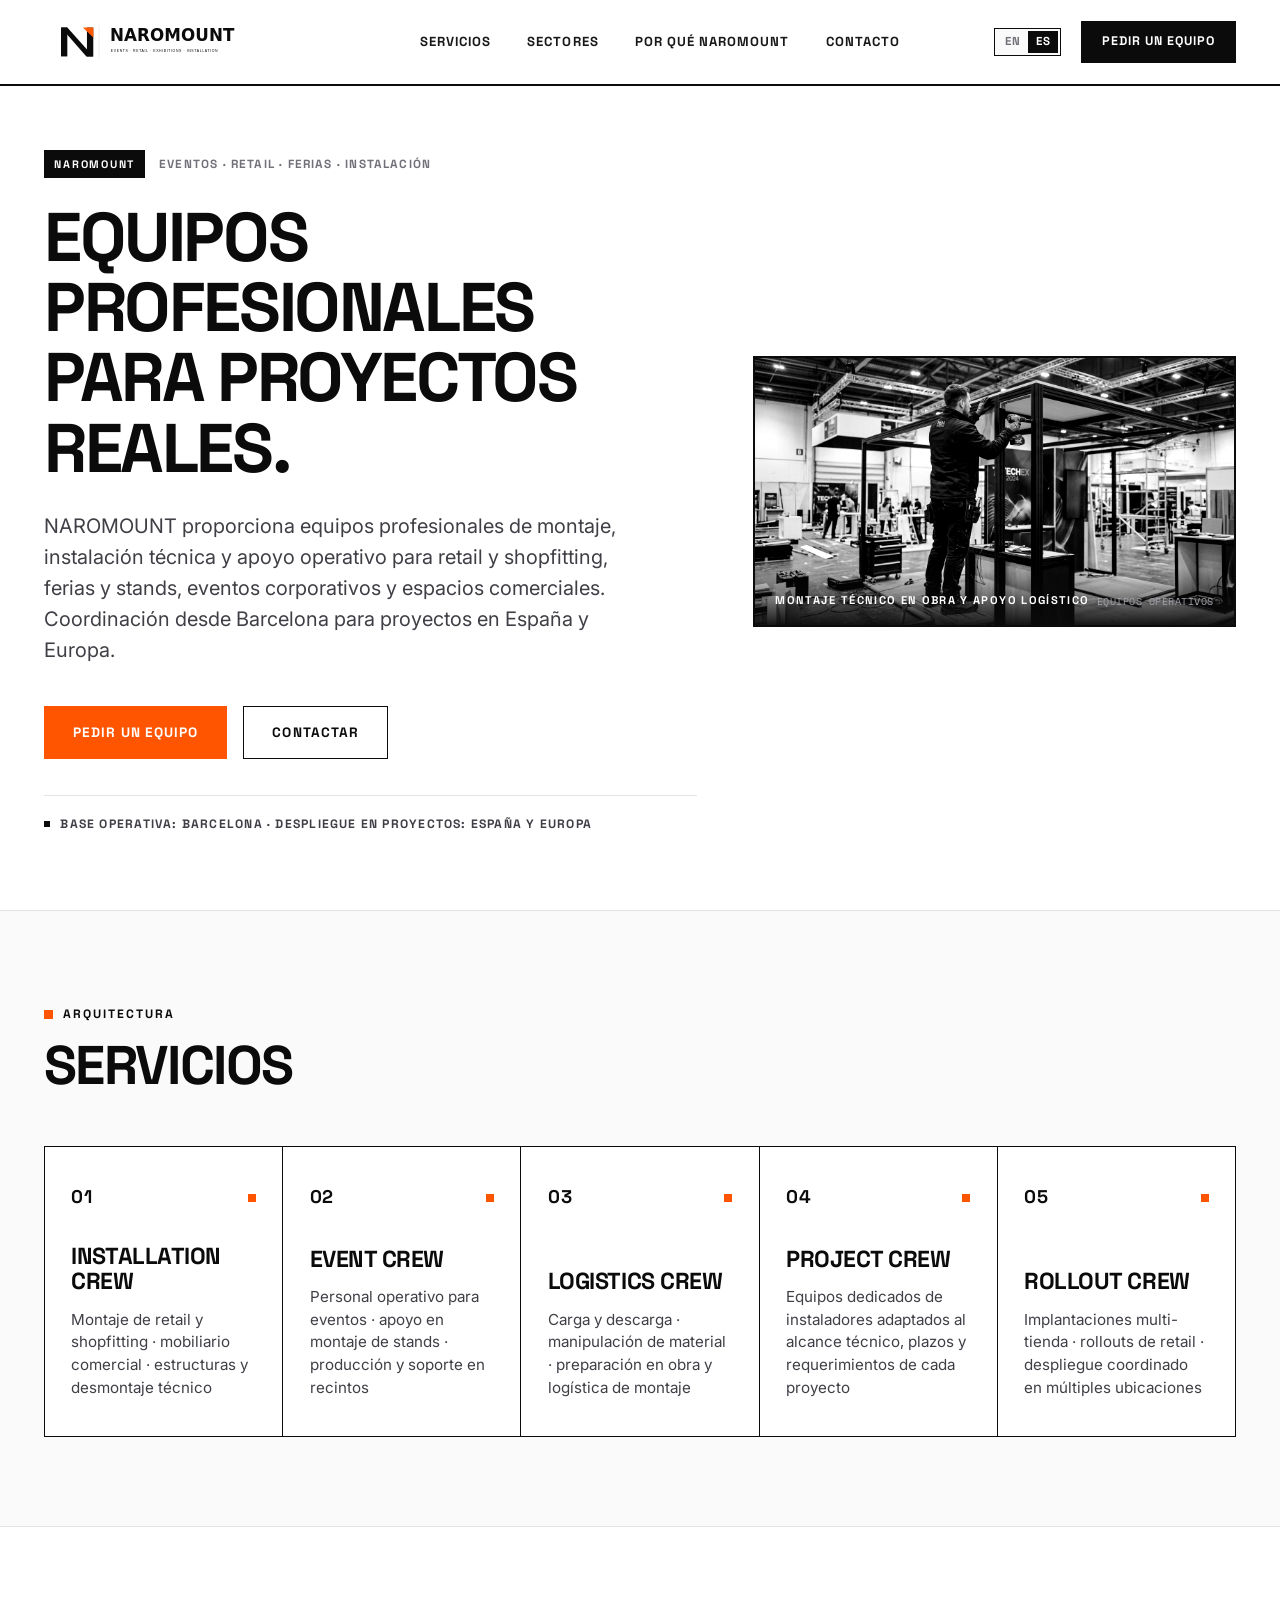
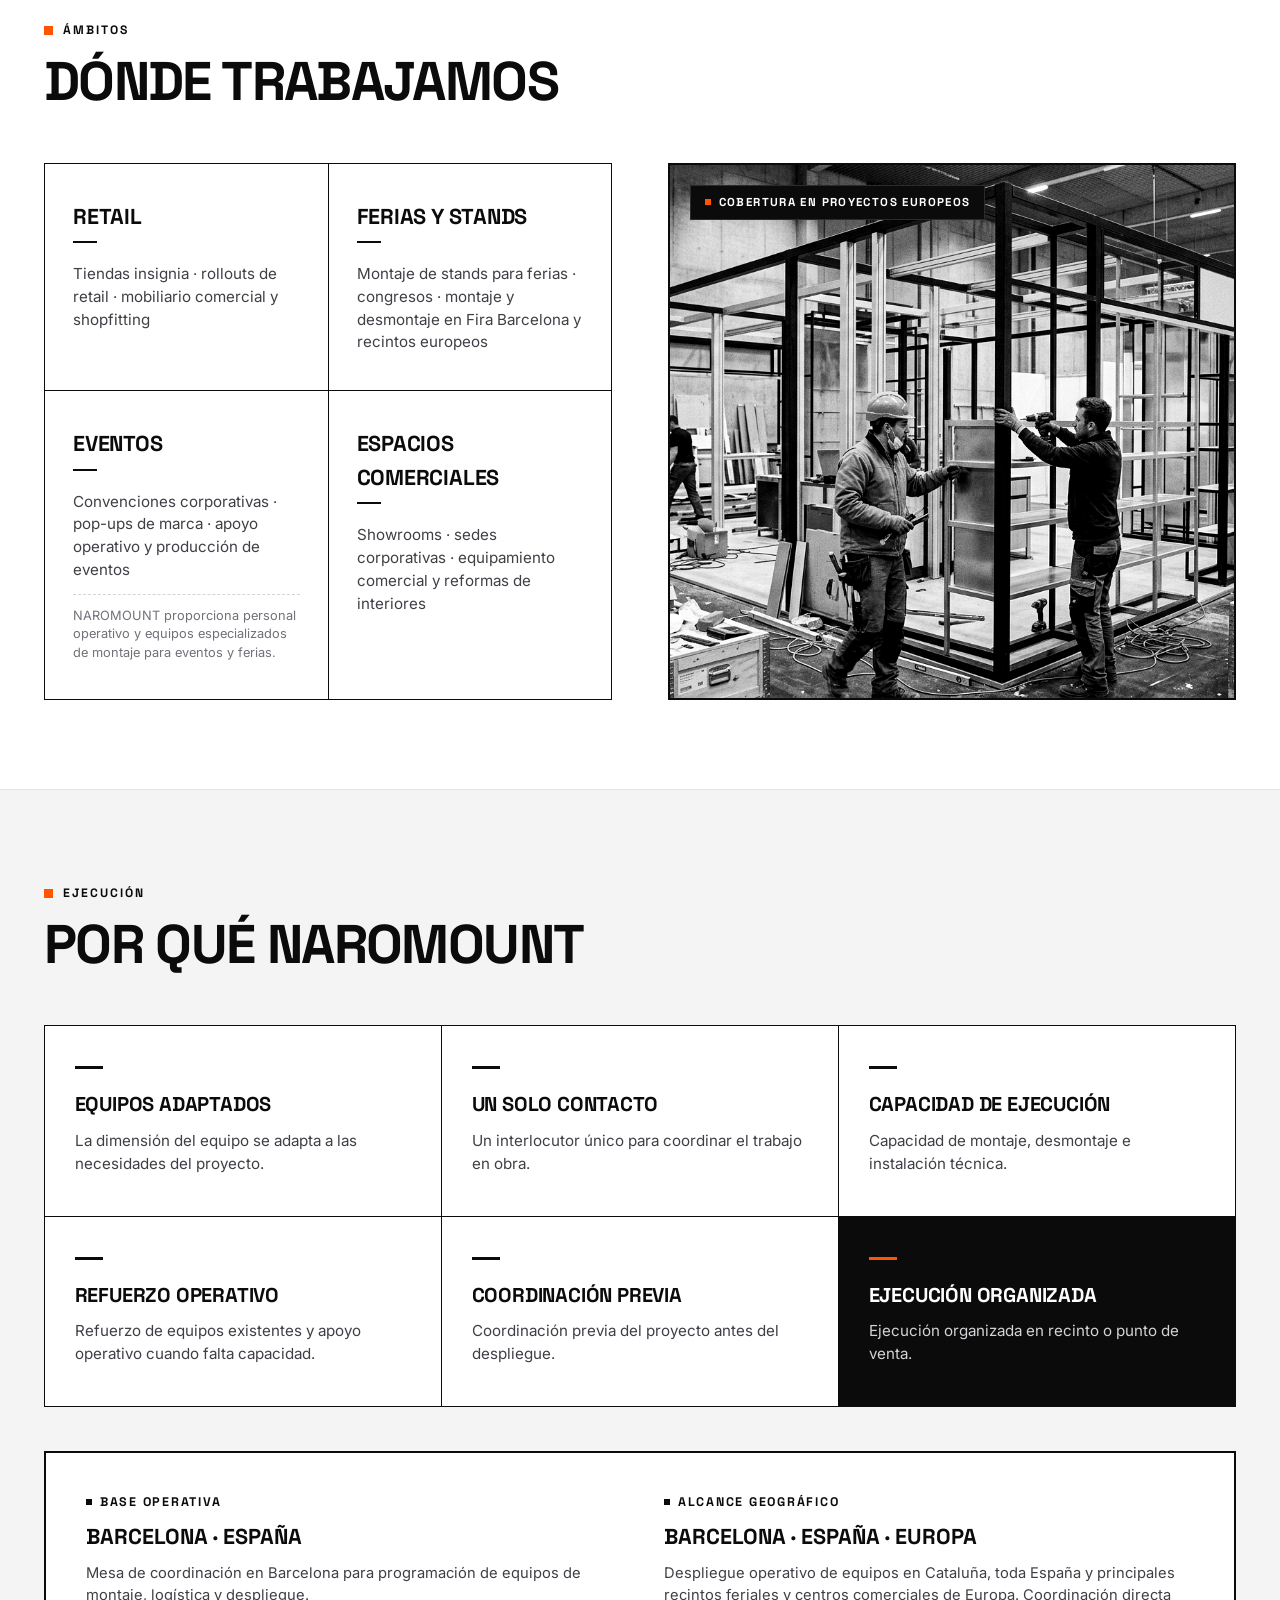
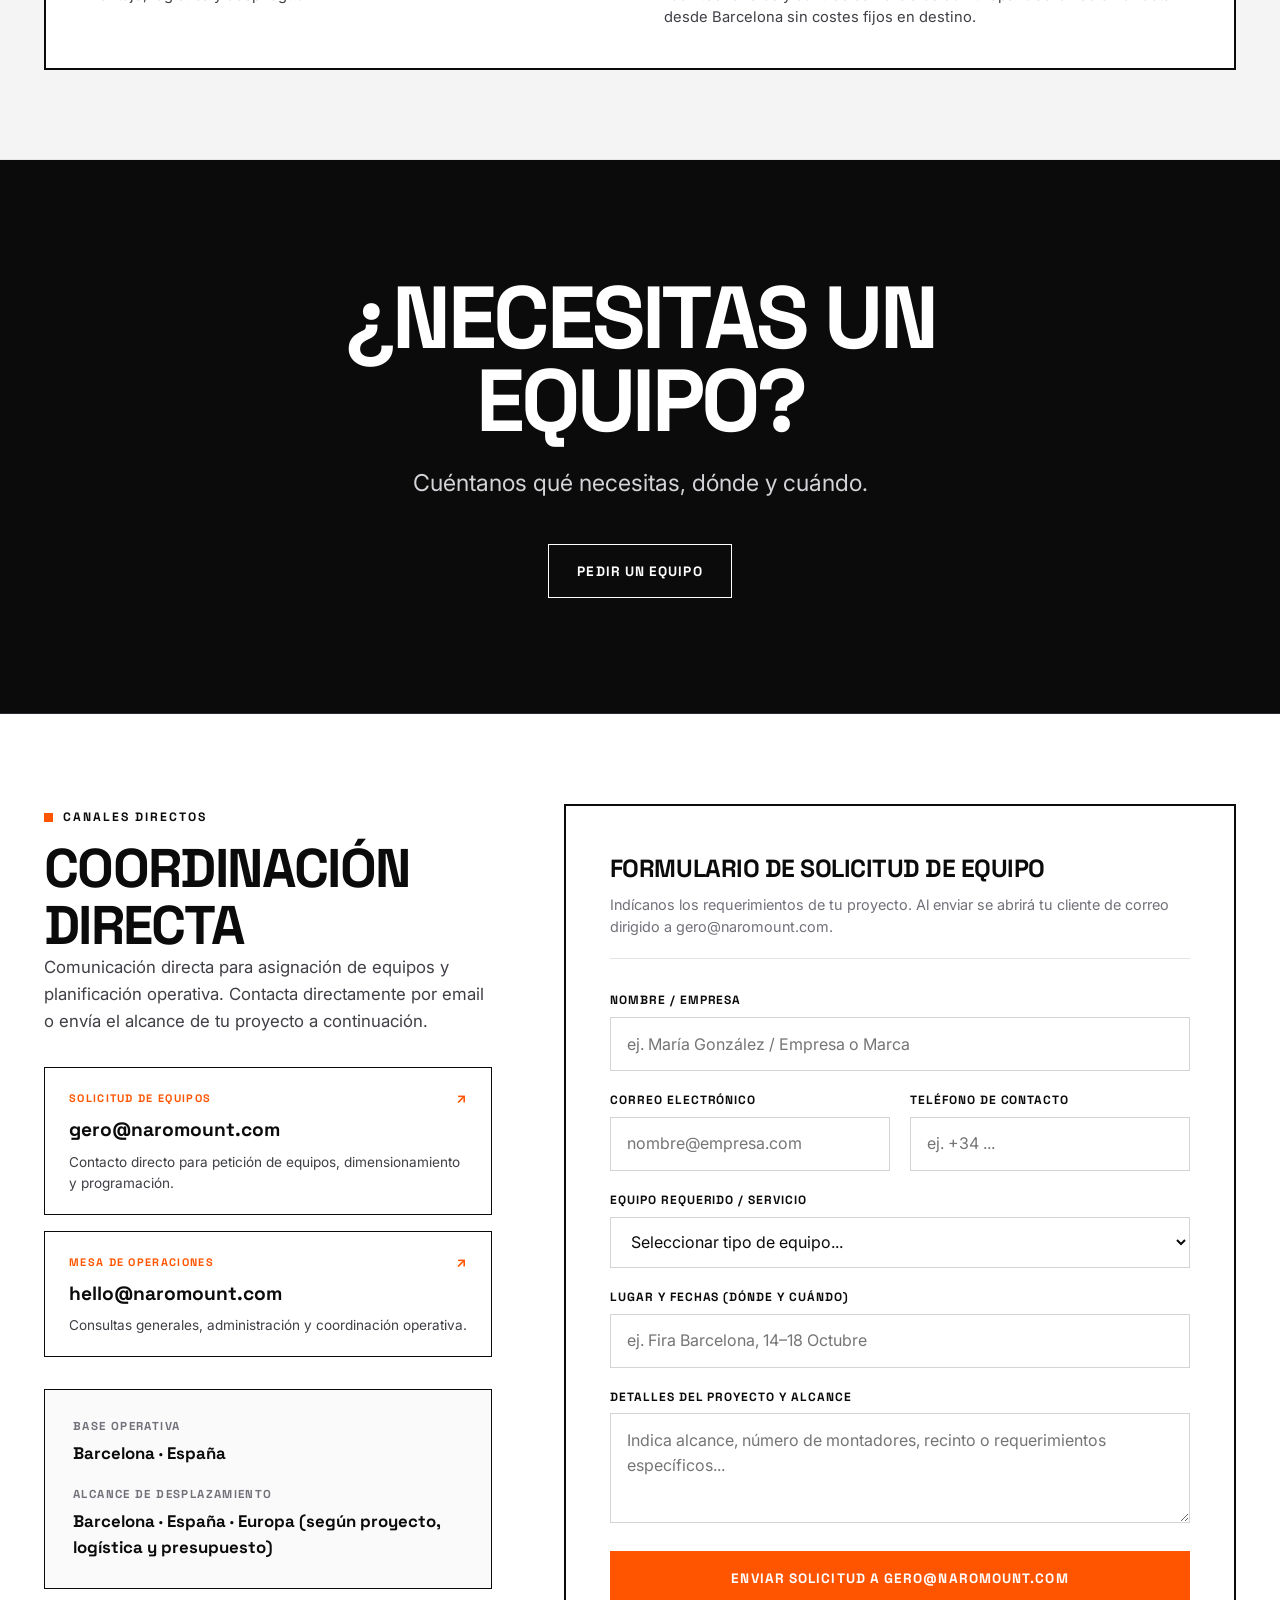
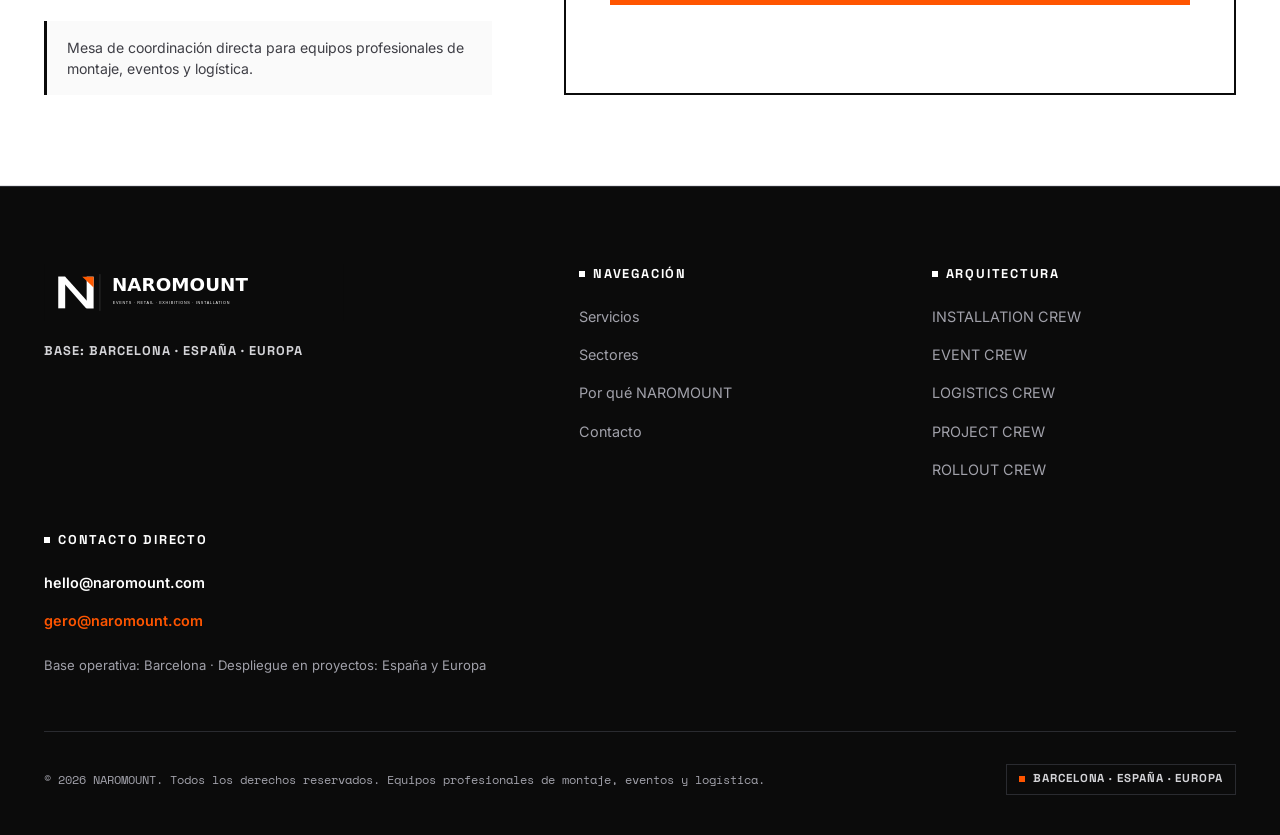
==== es/index.html @ 499cebd6 "feat(seo): add bilingual English and Spanish site architecture" ====
<!DOCTYPE html>
<html lang="es">
<head>
  <meta charset="UTF-8">
  <meta name="viewport" content="width=device-width, initial-scale=1.0">
  <title data-i18n="meta.title">NAROMOUNT — Montaje de Stands, Retail e Instalación Comercial | Barcelona</title>
  
  <!-- SEO & Commercial Search Meta -->
  <meta name="description" content="Equipos profesionales de montaje para retail, shopfitting, stands en ferias, eventos y logística comercial. Base en Barcelona con despliegue en España y Europa.">
  <meta name="theme-color" content="#0B0B0B">

  <!-- Canonical URL & Bilingual Hreflang (Verified Search Console) -->
  <link rel="canonical" href="https://naromount.com/es/">
  <link rel="alternate" hreflang="en" href="https://naromount.com/">
  <link rel="alternate" hreflang="es" href="https://naromount.com/es/">
  <link rel="alternate" hreflang="x-default" href="https://naromount.com/">

  <!-- Open Graph / Social Media Meta -->
  <meta property="og:title" content="NAROMOUNT — Montaje de Stands, Retail e Instalación Comercial | Barcelona">
  <meta property="og:description" content="Equipos profesionales de montaje para retail, shopfitting, stands en ferias, eventos y logística comercial. Base en Barcelona con despliegue en España y Europa.">
  <meta property="og:type" content="website">
  <meta property="og:url" content="https://naromount.com/es/">
  <meta property="og:image" content="https://naromount.com/assets/images/hero-installation.jpg">
  <meta property="og:image:width" content="1376">
  <meta property="og:image:height" content="768">
  <meta property="og:image:alt" content="Especialista de montaje técnico de NAROMOUNT en obra ferial">
  <meta property="og:locale" content="es_ES">
  <meta property="og:locale:alternate" content="en_US">

  <!-- Twitter / X Preview Card -->
  <meta name="twitter:card" content="summary_large_image">
  <meta name="twitter:title" content="NAROMOUNT — Montaje de Stands, Retail e Instalación Comercial | Barcelona">
  <meta name="twitter:description" content="Equipos profesionales de montaje para retail, shopfitting, stands en ferias, eventos y logística comercial. Base en Barcelona con despliegue en España y Europa.">
  <meta name="twitter:image" content="https://naromount.com/assets/images/hero-installation.jpg">

  <!-- Structured Data: Schema.org ProfessionalService (Spanish Verified Parameters) -->
  <script type="application/ld+json">
  {
    "@context": "https://schema.org",
    "@type": "ProfessionalService",
    "@id": "https://naromount.com/es/#business",
    "name": "NAROMOUNT",
    "url": "https://naromount.com/es/",
    "logo": "https://naromount.com/favicon.svg",
    "image": "https://naromount.com/assets/images/hero-installation.jpg",
    "description": "Equipos profesionales de montaje para retail, shopfitting, stands en ferias, eventos y logística comercial con base en Barcelona y despliegue en proyectos por España y Europa.",
    "address": {
      "@type": "PostalAddress",
      "addressLocality": "Barcelona",
      "addressRegion": "Catalonia",
      "addressCountry": "ES"
    },
    "areaServed": [
      {
        "@type": "City",
        "name": "Barcelona"
      },
      {
        "@type": "Country",
        "name": "Spain"
      },
      {
        "@type": "Continent",
        "name": "Europe"
      }
    ],
    "hasOfferCatalog": {
      "@type": "OfferCatalog",
      "name": "Servicios de Montaje e Instalación Técnica",
      "itemListElement": [
        {
          "@type": "Offer",
          "itemOffered": {
            "@type": "Service",
            "name": "Montaje de Retail y Shopfitting",
            "description": "Instalación de tiendas, montaje de mobiliario comercial y rollouts multi-tienda."
          }
        },
        {
          "@type": "Offer",
          "itemOffered": {
            "@type": "Service",
            "name": "Montaje y Desmontaje de Stands de Feria",
            "description": "Montaje técnico, carpintería, estructuras y desmontaje para ferias y congresos."
          }
        },
        {
          "@type": "Offer",
          "itemOffered": {
            "@type": "Service",
            "name": "Personal Operativo para Eventos",
            "description": "Personal auxiliar y soporte técnico de montaje para eventos corporativos y ferias."
          }
        },
        {
          "@type": "Offer",
          "itemOffered": {
            "@type": "Service",
            "name": "Logística Comercial de Montaje",
            "description": "Carga, descarga, manipulación de material y preparación técnica en obra."
          }
        }
      ]
    },
    "contactPoint": [
      {
        "@type": "ContactPoint",
        "email": "gero@naromount.com",
        "contactType": "customer service",
        "availableLanguage": ["Spanish", "English"]
      },
      {
        "@type": "ContactPoint",
        "email": "hello@naromount.com",
        "contactType": "general inquiries",
        "availableLanguage": ["Spanish", "English"]
      }
    ]
  }
  </script>

  <!-- Favicon -->
  <link rel="icon" type="image/svg+xml" href="/favicon.svg">

  <!-- Contemporary Google Fonts: Space Grotesk, Inter & Space Mono -->
  <link rel="preconnect" href="https://fonts.googleapis.com">
  <link rel="preconnect" href="https://fonts.gstatic.com" crossorigin>
  <link href="https://fonts.googleapis.com/css2?family=Inter:wght@400;500;600;700&family=Space+Grotesk:wght@500;600;700;800&family=Space+Mono:wght@400;700&display=swap" rel="stylesheet">

  <!-- Core Stylesheet (Shared) -->
  <link rel="stylesheet" href="/css/style.css">
</head>
<body>

  <!-- Accessible Skip Link -->
  <a href="#main-content" class="skip-link">Saltar al contenido principal</a>

  <!-- ========================================================================
       HEADER & NAVIGATION (NAROMOUNT V1)
       ======================================================================== -->
  <header class="site-header" role="banner">
    <div class="container header-inner">
      
      <!-- Brand Logo (Official V1.1 SVG) -->
      <a href="/es/" class="brand" aria-label="NAROMOUNT — Eventos, Retail, Ferias, Instalación">
        <img 
          src="/assets/brand/naromount-logo-horizontal.svg" 
          alt="NAROMOUNT — Eventos, Retail, Ferias, Instalación" 
          class="brand-logo"
          width="950" 
          height="180"
        >
      </a>

      <!-- Desktop Navigation -->
      <nav class="nav-desktop" aria-label="Navegación principal">
        <a href="#services" class="nav-link" data-i18n="nav.services">Servicios</a>
        <a href="#sectors" class="nav-link" data-i18n="nav.sectors">Sectores</a>
        <a href="#why-naromount" class="nav-link" data-i18n="nav.why">Por qué NAROMOUNT</a>
        <a href="#contact" class="nav-link" data-i18n="nav.contact">Contacto</a>
      </nav>

      <!-- Actions: Language Selector & Primary CTA -->
      <div class="header-actions">
        <!-- Language Switcher: ES / EN -->
        <div class="lang-selector" role="group" aria-label="Selección de idioma">
          <a href="/" class="lang-btn" data-lang="en" aria-label="Switch to English">EN</a>
          <span class="lang-btn active" data-lang="es" aria-current="page">ES</span>
        </div>

        <!-- Header CTA (Real Mailto Booking) -->
        <a href="mailto:gero@naromount.com?subject=Solicitud%20de%20Equipo%20%E2%80%94%20NAROMOUNT" class="btn btn-primary btn-sm header-cta-btn" data-i18n="nav.request">Pedir un Equipo</a>

        <!-- Mobile Menu Toggle Button -->
        <button type="button" class="mobile-menu-toggle" aria-label="Abrir menú de navegación" aria-expanded="false" aria-controls="mobile-nav">
          <span></span>
          <span></span>
          <span></span>
        </button>
      </div>

    </div>

    <!-- Mobile Navigation Drawer -->
    <div id="mobile-nav" class="mobile-nav-drawer" role="dialog" aria-modal="true" aria-label="Navegación móvil">
      <ul class="mobile-nav-list">
        <li><a href="#services" data-i18n="nav.services">Servicios</a></li>
        <li><a href="#sectors" data-i18n="nav.sectors">Sectores</a></li>
        <li><a href="#why-naromount" data-i18n="nav.why">Por qué NAROMOUNT</a></li>
        <li><a href="#contact" data-i18n="nav.contact">Contacto</a></li>
      </ul>
      <div class="mobile-nav-cta">
        <a href="mailto:gero@naromount.com?subject=Solicitud%20de%20Equipo%20%E2%80%94%20NAROMOUNT" class="btn btn-accent" style="width: 100%;" data-i18n="nav.request">Pedir un Equipo</a>
      </div>
    </div>
  </header>

  <!-- ========================================================================
       MAIN CONTENT
       ======================================================================== -->
  <main id="main-content">

    <!-- HERO SECTION -->
    <section class="hero-section" id="hero" aria-labelledby="hero-title">
      <div class="container">
        <div class="hero-grid">
          
          <!-- Hero Text Content -->
          <div class="hero-content">
            <div class="hero-meta-bar">
              <span class="hero-badge-tag">NAROMOUNT</span>
              <span data-i18n="hero.descriptor">EVENTOS · RETAIL · FERIAS · INSTALACIÓN</span>
            </div>

            <h1 id="hero-title" class="hero-title" data-i18n="hero.title">
              Equipos profesionales<br>para proyectos reales.
            </h1>

            <p class="hero-subtitle" data-i18n="hero.subtitle">
              NAROMOUNT proporciona equipos profesionales de montaje, instalación técnica y apoyo operativo para retail y shopfitting, ferias y stands, eventos corporativos y espacios comerciales. Coordinación desde Barcelona para proyectos en España y Europa.
            </p>

            <div class="hero-cta-group">
              <a href="mailto:gero@naromount.com?subject=Solicitud%20de%20Equipo%20%E2%80%94%20NAROMOUNT" class="btn btn-accent" data-i18n="hero.ctaPrimary">Pedir un Equipo</a>
              <a href="#contact" class="btn btn-secondary" data-i18n="hero.ctaSecondary">Contactar</a>
            </div>

            <div class="hero-base-note">
              <span class="dot" aria-hidden="true"></span>
              <span data-i18n="hero.base">Base operativa: Barcelona · Despliegue en proyectos: España y Europa</span>
            </div>
          </div>

          <!-- Hero Photography (Visual Editorial Asset) -->
          <div class="hero-media-wrapper">
            <img 
              src="/assets/images/hero-installation.jpg" 
              alt="Especialista de montaje técnico trabajando en estructura arquitectónica ferial" 
              class="hero-image"
              width="1376"
              height="768"
              fetchpriority="high"
            >
            <div class="hero-media-caption">
              <span class="hero-caption-spec" data-i18n="hero.mediaSpec">Montaje técnico en obra y apoyo logístico</span>
              <span class="hero-caption-tag" data-i18n="hero.mediaTag">EQUIPOS OPERATIVOS</span>
            </div>
          </div>

        </div>
      </div>
    </section>

    <!-- SERVICES SECTION (Definitive 5 Crews Architecture) -->
    <section class="services-section" id="services" aria-labelledby="services-title">
      <div class="container">
        
        <div class="section-header">
          <span class="section-label" data-i18n="services.label">Arquitectura</span>
          <h2 id="services-title" class="section-title" data-i18n="services.title">Servicios</h2>
        </div>

        <div class="services-grid">
          
          <!-- 01 INSTALLATION CREW -->
          <div class="service-card">
            <div class="service-card-top">
              <span class="service-index">01</span>
              <span class="service-mark" aria-hidden="true"></span>
            </div>
            <div class="service-card-content">
              <h3 class="service-title" data-i18n="services.s1.title">INSTALLATION CREW</h3>
              <p class="service-desc" data-i18n="services.s1.desc">Montaje de retail y shopfitting · mobiliario comercial · estructuras y desmontaje técnico</p>
            </div>
          </div>

          <!-- 02 EVENT CREW -->
          <div class="service-card">
            <div class="service-card-top">
              <span class="service-index">02</span>
              <span class="service-mark" aria-hidden="true"></span>
            </div>
            <div class="service-card-content">
              <h3 class="service-title" data-i18n="services.s2.title">EVENT CREW</h3>
              <p class="service-desc" data-i18n="services.s2.desc">Personal operativo para eventos · apoyo en montaje de stands · producción y soporte en recintos</p>
            </div>
          </div>

          <!-- 03 LOGISTICS CREW -->
          <div class="service-card">
            <div class="service-card-top">
              <span class="service-index">03</span>
              <span class="service-mark" aria-hidden="true"></span>
            </div>
            <div class="service-card-content">
              <h3 class="service-title" data-i18n="services.s3.title">LOGISTICS CREW</h3>
              <p class="service-desc" data-i18n="services.s3.desc">Carga y descarga · manipulación de material · preparación en obra y logística de montaje</p>
            </div>
          </div>

          <!-- 04 PROJECT CREW -->
          <div class="service-card">
            <div class="service-card-top">
              <span class="service-index">04</span>
              <span class="service-mark" aria-hidden="true"></span>
            </div>
            <div class="service-card-content">
              <h3 class="service-title" data-i18n="services.s4.title">PROJECT CREW</h3>
              <p class="service-desc" data-i18n="services.s4.desc">Equipos dedicados de instaladores adaptados al alcance técnico, plazos y requerimientos de cada proyecto</p>
            </div>
          </div>

          <!-- 05 ROLLOUT CREW -->
          <div class="service-card">
            <div class="service-card-top">
              <span class="service-index">05</span>
              <span class="service-mark" aria-hidden="true"></span>
            </div>
            <div class="service-card-content">
              <h3 class="service-title" data-i18n="services.s5.title">ROLLOUT CREW</h3>
              <p class="service-desc" data-i18n="services.s5.desc">Implantaciones multi-tienda · rollouts de retail · despliegue coordinado en múltiples ubicaciones</p>
            </div>
          </div>

        </div>

      </div>
    </section>

    <!-- SECTORS SECTION (WHERE WE WORK) -->
    <section class="sectors-section" id="sectors" aria-labelledby="sectors-title">
      <div class="container">
        
        <div class="section-header">
          <span class="section-label" data-i18n="sectors.label">Ámbitos</span>
          <h2 id="sectors-title" class="section-title" data-i18n="sectors.title">Dónde Trabajamos</h2>
        </div>

        <div class="sectors-layout">
          
          <!-- 4 Modular Sectors Blocks -->
          <div class="sectors-grid">
            
            <div class="sector-block">
              <h3 class="sector-name" data-i18n="sectors.retail.title">Retail</h3>
              <p class="sector-detail" data-i18n="sectors.retail.desc">Tiendas insignia · rollouts de retail · mobiliario comercial y shopfitting</p>
            </div>

            <div class="sector-block">
              <h3 class="sector-name" data-i18n="sectors.exhibitions.title">Ferias y Stands</h3>
              <p class="sector-detail" data-i18n="sectors.exhibitions.desc">Montaje de stands para ferias · congresos · montaje y desmontaje en Fira Barcelona y recintos europeos</p>
            </div>

            <div class="sector-block">
              <h3 class="sector-name" data-i18n="sectors.events.title">Eventos</h3>
              <p class="sector-detail" data-i18n="sectors.events.desc">Convenciones corporativas · pop-ups de marca · apoyo operativo y producción de eventos</p>
              <p class="sector-clarification" data-i18n="sectors.events.note">NAROMOUNT proporciona personal operativo y equipos especializados de montaje para eventos y ferias.</p>
            </div>

            <div class="sector-block">
              <h3 class="sector-name" data-i18n="sectors.spaces.title">Espacios Comerciales</h3>
              <p class="sector-detail" data-i18n="sectors.spaces.desc">Showrooms · sedes corporativas · equipamiento comercial y reformas de interiores</p>
            </div>

          </div>

          <!-- Editorial Photography Accent -->
          <div class="sectors-media-feature">
            <img 
              src="/assets/images/sectors-retail.jpg" 
              alt="Montaje de carpintería y mobiliario comercial en curso" 
              class="sectors-image"
              width="800"
              height="600"
              loading="lazy"
            >
            <div class="sectors-overlay-badge" data-i18n="sectors.badge">Cobertura en Proyectos Europeos</div>
          </div>

        </div>

      </div>
    </section>

    <!-- WHY NAROMOUNT SECTION (Concrete Operational Pillars) -->
    <section class="why-section" id="why-naromount" aria-labelledby="why-title">
      <div class="container">
        
        <div class="section-header">
          <span class="section-label" data-i18n="why.label">Ejecución</span>
          <h2 id="why-title" class="section-title" data-i18n="why.title">Por qué NAROMOUNT</h2>
        </div>

        <div class="why-grid">
          
          <!-- Pillar 1 -->
          <div class="why-card">
            <div class="why-card-bar" aria-hidden="true"></div>
            <h3 class="why-title" data-i18n="why.card1.title">Equipos Adaptados</h3>
            <p class="why-desc" data-i18n="why.card1.desc">La dimensión del equipo se adapta a las necesidades del proyecto.</p>
          </div>

          <!-- Pillar 2 -->
          <div class="why-card">
            <div class="why-card-bar" aria-hidden="true"></div>
            <h3 class="why-title" data-i18n="why.card2.title">Un Solo Contacto</h3>
            <p class="why-desc" data-i18n="why.card2.desc">Un interlocutor único para coordinar el trabajo en obra.</p>
          </div>

          <!-- Pillar 3 -->
          <div class="why-card">
            <div class="why-card-bar" aria-hidden="true"></div>
            <h3 class="why-title" data-i18n="why.card3.title">Capacidad de Ejecución</h3>
            <p class="why-desc" data-i18n="why.card3.desc">Capacidad de montaje, desmontaje e instalación técnica.</p>
          </div>

          <!-- Pillar 4 -->
          <div class="why-card">
            <div class="why-card-bar" aria-hidden="true"></div>
            <h3 class="why-title" data-i18n="why.card4.title">Refuerzo Operativo</h3>
            <p class="why-desc" data-i18n="why.card4.desc">Refuerzo de equipos existentes y apoyo operativo cuando falta capacidad.</p>
          </div>

          <!-- Pillar 5 -->
          <div class="why-card">
            <div class="why-card-bar" aria-hidden="true"></div>
            <h3 class="why-title" data-i18n="why.card5.title">Coordinación Previa</h3>
            <p class="why-desc" data-i18n="why.card5.desc">Coordinación previa del proyecto antes del despliegue.</p>
          </div>

          <!-- Pillar 6 -->
          <div class="why-card highlight">
            <div class="why-card-bar" aria-hidden="true"></div>
            <h3 class="why-title" data-i18n="why.card6.title">Ejecución Organizada</h3>
            <p class="why-desc" data-i18n="why.card6.desc">Ejecución organizada en recinto o punto de venta.</p>
          </div>

        </div>

        <!-- Geographic Scope Callout Box (Base vs. Reach) -->
        <div class="scope-callout-box">
          <div>
            <span class="scope-item-title" data-i18n="why.scope.baseTitle">Base Operativa</span>
            <div class="scope-item-headline" data-i18n="why.scope.baseText">Barcelona · España</div>
            <p class="scope-item-desc" data-i18n="why.scope.baseDesc">Mesa de coordinación en Barcelona para programación de equipos de montaje, logística y despliegue.</p>
          </div>
          <div>
            <span class="scope-item-title" data-i18n="why.scope.reachTitle">Alcance Geográfico</span>
            <div class="scope-item-headline" data-i18n="why.scope.reachText">Barcelona · España · Europa</div>
            <p class="scope-item-desc" data-i18n="why.scope.reachDesc">Despliegue operativo de equipos en Cataluña, toda España y principales recintos feriales y centros comerciales de Europa. Coordinación directa desde Barcelona sin costes fijos en destino.</p>
          </div>
        </div>

      </div>
    </section>

    <!-- FINAL HIGH-IMPACT CTA SECTION -->
    <section class="final-cta-section" id="final-cta" aria-labelledby="cta-headline">
      <div class="container">
        <div class="final-cta-content">
          <h2 id="cta-headline" class="final-cta-headline" data-i18n="final.title">¿Necesitas un equipo?</h2>
          <p class="final-cta-subtext" data-i18n="final.subtitle">Cuéntanos qué necesitas, dónde y cuándo.</p>
          <div class="final-cta-actions">
            <a href="mailto:gero@naromount.com?subject=Solicitud%20de%20Equipo%20%E2%80%94%20NAROMOUNT" class="btn btn-secondary-light" data-i18n="final.cta">Pedir un Equipo</a>
          </div>
        </div>
      </div>
    </section>

    <!-- CONTACT SECTION (Real Channels & Mailto-Assisted Form) -->
    <section class="contact-section" id="contact" aria-labelledby="contact-title">
      <div class="container">
        
        <div class="contact-grid">
          
          <!-- Left: Direct Channels & Operational Parameters -->
          <div class="contact-info-panel">
            <div>
              <span class="section-label" data-i18n="contact.label">Canales Directos</span>
              <h2 id="contact-title" class="section-title" data-i18n="contact.title">Coordinación Directa</h2>
              <p class="contact-intro-text" data-i18n="contact.intro">
                Comunicación directa para asignación de equipos y planificación operativa. Contacta directamente por email o envía el alcance de tu proyecto a continuación.
              </p>

              <!-- Real Direct Email Action Cards -->
              <div class="contact-direct-channels">
                <a href="mailto:gero@naromount.com?subject=Solicitud%20de%20Equipo%20%E2%80%94%20NAROMOUNT" class="contact-channel-card">
                  <div class="contact-channel-header">
                    <span class="contact-channel-badge" data-i18n="contact.cardBookingBadge">Solicitud de Equipos</span>
                    <span style="font-size: 0.85rem; font-weight: 700; color: var(--color-accent);" aria-hidden="true">↗</span>
                  </div>
                  <span class="contact-channel-email">gero@naromount.com</span>
                  <p class="contact-channel-desc" data-i18n="contact.cardBookingDesc">Contacto directo para petición de equipos, dimensionamiento y programación.</p>
                </a>

                <a href="mailto:hello@naromount.com?subject=Consulta%20Operativa%20%E2%80%94%20NAROMOUNT" class="contact-channel-card">
                  <div class="contact-channel-header">
                    <span class="contact-channel-badge" data-i18n="contact.cardGeneralBadge">Mesa de Operaciones</span>
                    <span style="font-size: 0.85rem; font-weight: 700; color: var(--color-accent);" aria-hidden="true">↗</span>
                  </div>
                  <span class="contact-channel-email">hello@naromount.com</span>
                  <p class="contact-channel-desc" data-i18n="contact.cardGeneralDesc">Consultas generales, administración y coordinación operativa.</p>
                </a>
              </div>

              <!-- Operational Parameters -->
              <div class="operational-specs-box">
                <div class="spec-line">
                  <span class="spec-label" data-i18n="contact.specBaseLabel">Base Operativa</span>
                  <span class="spec-value" data-i18n="contact.specBaseVal">Barcelona · España</span>
                </div>
                <div class="spec-line">
                  <span class="spec-label" data-i18n="contact.specScopeLabel">Alcance de Desplazamiento</span>
                  <span class="spec-value" data-i18n="contact.specScopeVal">Barcelona · España · Europa (según proyecto, logística y presupuesto)</span>
                </div>
              </div>
            </div>

            <div class="contact-notice-box" data-i18n="contact.notice">
              Mesa de coordinación directa para equipos profesionales de montaje, eventos y logística.
            </div>
          </div>

          <!-- Right: Mailto-Assisted Project Request Form -->
          <div class="request-form-card">
            <div class="form-header">
              <h3 class="form-title" data-i18n="form.title">Formulario de Solicitud de Equipo</h3>
              <p class="form-subtext" data-i18n="form.subtext">Indícanos los requerimientos de tu proyecto. Al enviar se abrirá tu cliente de correo dirigido a gero@naromount.com.</p>
            </div>

            <form id="teamRequestForm" novalidate>
              <div class="form-grid">
                
                <div class="form-group">
                  <label for="req-name" class="form-label" data-i18n="form.name">Nombre / Empresa</label>
                  <input type="text" id="req-name" name="name" class="form-input" placeholder="ej. María González / Empresa o Marca" data-i18n-placeholder="form.namePlaceholder" required>
                </div>

                <div class="form-grid-2col">
                  <div class="form-group">
                    <label for="req-email" class="form-label" data-i18n="form.email">Correo Electrónico</label>
                    <input type="email" id="req-email" name="email" class="form-input" placeholder="nombre@empresa.com" data-i18n-placeholder="form.emailPlaceholder" required>
                  </div>
                  <div class="form-group">
                    <label for="req-phone" class="form-label" data-i18n="form.phone">Teléfono de Contacto</label>
                    <input type="tel" id="req-phone" name="phone" class="form-input" placeholder="ej. +34 ..." data-i18n-placeholder="form.phonePlaceholder">
                  </div>
                </div>

                <div class="form-group">
                  <label for="req-service" class="form-label" data-i18n="form.service">Equipo Requerido / Servicio</label>
                  <select id="req-service" name="service" class="form-select" required>
                    <option value="" disabled selected data-i18n="form.optSelect">Seleccionar tipo de equipo...</option>
                    <option value="INSTALLATION CREW" data-i18n="form.optS1">INSTALLATION CREW — Montaje · desmontaje · instalación técnica</option>
                    <option value="EVENT CREW" data-i18n="form.optS2">EVENT CREW — Personal operativo · producción · apoyo</option>
                    <option value="LOGISTICS CREW" data-i18n="form.optS3">LOGISTICS CREW — Carga · descarga · preparación · movimiento</option>
                    <option value="PROJECT CREW" data-i18n="form.optS4">PROJECT CREW — Equipos adaptados a cada proyecto</option>
                    <option value="ROLLOUT CREW" data-i18n="form.optS5">ROLLOUT CREW — Implantación en múltiples localizaciones</option>
                    <option value="OTHER" data-i18n="form.optOther">Otra necesidad operativa (describir abajo en el alcance)</option>
                  </select>
                </div>

                <div class="form-group">
                  <label for="req-location" class="form-label" data-i18n="form.location">Lugar y Fechas (Dónde y Cuándo)</label>
                  <input type="text" id="req-location" name="location" class="form-input" placeholder="ej. Fira Barcelona, 14–18 Octubre" data-i18n-placeholder="form.locationPlaceholder" required>
                </div>

                <div class="form-group">
                  <label for="req-message" class="form-label" data-i18n="form.message">Detalles del Proyecto y Alcance</label>
                  <textarea id="req-message" name="message" class="form-textarea" placeholder="Indica alcance, número de montadores, recinto o requerimientos específicos..." data-i18n-placeholder="form.messagePlaceholder"></textarea>
                </div>

                <button type="submit" class="btn btn-accent" style="width: 100%; margin-top: 0.5rem;" data-i18n="form.submit">
                  Enviar Solicitud a gero@naromount.com
                </button>

              </div>

              <!-- Feedback / Email Client Notice Container -->
              <div id="formFeedback" class="form-feedback" role="alert"></div>
            </form>
          </div>

        </div>

      </div>
    </section>

  </main>

  <!-- ========================================================================
       FOOTER (NAROMOUNT V1)
       ======================================================================== -->
  <footer class="site-footer" role="contentinfo">
    <div class="container">
      
      <div class="footer-top">
        
        <!-- Brand Information -->
        <div class="footer-brand">
          <img 
            src="/assets/brand/naromount-logo-horizontal-dark.svg" 
            alt="NAROMOUNT — Eventos, Retail, Ferias, Instalación" 
            class="footer-brand-logo"
            width="950" 
            height="180"
            loading="lazy"
          >
          <div class="footer-base-box">
            <span data-i18n="footer.base">Base: Barcelona · España · Europa</span>
          </div>
        </div>

        <!-- Navigation Links -->
        <div>
          <h4 class="footer-column-title" data-i18n="footer.colNav">Navegación</h4>
          <ul class="footer-links">
            <li><a href="#services" data-i18n="nav.services">Servicios</a></li>
            <li><a href="#sectors" data-i18n="nav.sectors">Sectores</a></li>
            <li><a href="#why-naromount" data-i18n="nav.why">Por qué NAROMOUNT</a></li>
            <li><a href="#contact" data-i18n="nav.contact">Contacto</a></li>
          </ul>
        </div>

        <!-- Architecture Links -->
        <div>
          <h4 class="footer-column-title" data-i18n="footer.colArch">Arquitectura</h4>
          <ul class="footer-links">
            <li><a href="#services">INSTALLATION CREW</a></li>
            <li><a href="#services">EVENT CREW</a></li>
            <li><a href="#services">LOGISTICS CREW</a></li>
            <li><a href="#services">PROJECT CREW</a></li>
            <li><a href="#services">ROLLOUT CREW</a></li>
          </ul>
        </div>

        <!-- Direct Contact Column -->
        <div>
          <h4 class="footer-column-title" data-i18n="footer.colContact">Contacto Directo</h4>
          <ul class="footer-links">
            <li><a href="mailto:hello@naromount.com" style="color: var(--color-white); font-weight: 600;">hello@naromount.com</a></li>
            <li><a href="mailto:gero@naromount.com" style="color: var(--color-accent); font-weight: 600;">gero@naromount.com</a></li>
            <li style="margin-top: 0.5rem; font-size: 0.82rem; color: var(--color-grey-400);" data-i18n="hero.base">Base operativa: Barcelona · Despliegue en proyectos: España y Europa</li>
          </ul>
        </div>

      </div>

      <!-- Footer Bottom -->
      <div class="footer-bottom">
        <div class="footer-copyright">
          &copy; 2026 NAROMOUNT. <span data-i18n="footer.rights">Todos los derechos reservados. Equipos profesionales de montaje, eventos y logística.</span>
        </div>
        <div class="footer-status-pill">
          <span class="pulse-dot" aria-hidden="true"></span>
          <span data-i18n="footer.statusScope">Barcelona · España · Europa</span>
        </div>
      </div>

    </div>
  </footer>

  <!-- Scripts (Shared) -->
  <script src="/js/main.js"></script>
</body>
</html>
---- css/style.css ----
/* ==========================================================================
   NAROMOUNT — Industrial Editorial Commercial Website Stylesheet (V1)
   Design: High-Contrast Industrial Editorial with Safety Orange Accent
   Palette: Black (#0B0B0B), Off-black (#121316), Greys (#E4E4E7, #71717A), White (#FFFFFF)
   Accent: Safety Orange (#FF5500 / #E04B00)
   Typography: Space Grotesk (Headings) + Inter (Body) + Space Mono (Data / Markers)
   ========================================================================== */

:root {
  /* Core Neutrals */
  --color-black: #0B0B0B;
  --color-black-pure: #000000;
  --color-surface-dark: #121316;
  --color-surface-elevated: #1C1D21;
  --color-border-dark: #2A2B30;
  --color-border-dark-subtle: #202126;
  
  --color-white: #FFFFFF;
  --color-grey-50: #FAFAFA;
  --color-grey-100: #F4F4F5;
  --color-grey-200: #E4E4E7;
  --color-grey-300: #D4D4D8;
  --color-grey-400: #A1A1AA;
  --color-grey-500: #71717A;
  --color-grey-700: #3F3F46;
  --color-grey-800: #27272A;
  --color-grey-900: #18181B;

  /* Accent Color (Safety & Industrial Orange — easily tunable) */
  --color-accent: #FF5500;
  --color-accent-hover: #E04B00;
  --color-accent-contrast: #FFFFFF;
  --color-accent-subtle: rgba(255, 85, 0, 0.12);

  /* Typography */
  --font-display: 'Space Grotesk', -apple-system, BlinkMacSystemFont, "Segoe UI", Roboto, sans-serif;
  --font-body: 'Inter', -apple-system, BlinkMacSystemFont, "Segoe UI", Roboto, sans-serif;
  --font-mono: 'Space Mono', SFMono-Regular, Consolas, 'Liberation Mono', Menlo, monospace;

  /* Dimensions & Spacing */
  --container-max: 1320px;
  --header-height: 84px;
  --radius-none: 0px;
  --transition-fast: 0.16s cubic-bezier(0.16, 1, 0.3, 1);
  --transition-normal: 0.25s cubic-bezier(0.16, 1, 0.3, 1);
}

/* Base Reset */
*, *::before, *::after {
  box-sizing: border-box;
  margin: 0;
  padding: 0;
}

html {
  font-size: 16px;
  scroll-behavior: smooth;
  text-rendering: optimizeLegibility;
  -webkit-font-smoothing: antialiased;
  -moz-osx-font-smoothing: grayscale;
  overflow-x: hidden;
  max-width: 100%;
}

body {
  font-family: var(--font-body);
  font-size: 1rem;
  line-height: 1.55;
  color: var(--color-black);
  background-color: var(--color-white);
  overflow-x: hidden;
  max-width: 100%;
}

img {
  display: block;
  max-width: 100%;
  height: auto;
}

a {
  color: inherit;
  text-decoration: none;
}

button, input, textarea, select {
  font: inherit;
  color: inherit;
}

button {
  cursor: pointer;
  background: none;
  border: none;
}

/* Accessibility */
:focus-visible {
  outline: 2px solid var(--color-accent);
  outline-offset: 3px;
}

.skip-link {
  position: absolute;
  top: -100px;
  left: 1rem;
  background: var(--color-black);
  color: var(--color-white);
  padding: 0.75rem 1.25rem;
  z-index: 9999;
  font-size: 0.875rem;
  font-weight: 700;
  text-transform: uppercase;
  letter-spacing: 0.05em;
  transition: top var(--transition-fast);
}

.skip-link:focus {
  top: 1rem;
}

/* Layout Utilities */
.container {
  width: 100%;
  max-width: var(--container-max);
  margin-left: auto;
  margin-right: auto;
  padding-left: 1rem;
  padding-right: 1rem;
}

@media (min-width: 640px) {
  .container {
    padding-left: 1.75rem;
    padding-right: 1.75rem;
  }
}

@media (min-width: 1024px) {
  .container {
    padding-left: 2.75rem;
    padding-right: 2.75rem;
  }
}

.section-label {
  display: inline-flex;
  align-items: center;
  gap: 0.65rem;
  font-family: var(--font-display);
  font-size: 0.76rem;
  font-weight: 700;
  letter-spacing: 0.16em;
  text-transform: uppercase;
  color: var(--color-black);
  margin-bottom: 0.85rem;
}

.section-label::before {
  content: "";
  display: inline-block;
  width: 9px;
  height: 9px;
  background-color: var(--color-accent);
}

.section-label.light {
  color: var(--color-grey-300);
}

.section-label.light::before {
  background-color: var(--color-white);
}

.section-title {
  font-family: var(--font-display);
  font-size: clamp(2rem, 4.5vw, 3.4rem);
  font-weight: 800;
  line-height: 1.05;
  letter-spacing: -0.03em;
  text-transform: uppercase;
  color: var(--color-black);
}

.section-title.light {
  color: var(--color-white);
}

.section-header {
  margin-bottom: 3.25rem;
}

/* Buttons */
.btn {
  display: inline-flex;
  align-items: center;
  justify-content: center;
  gap: 0.65rem;
  font-family: var(--font-display);
  font-size: 0.85rem;
  font-weight: 700;
  letter-spacing: 0.08em;
  text-transform: uppercase;
  padding: 0.95rem 1.75rem;
  border-radius: var(--radius-none);
  border: 1px solid transparent;
  transition: all var(--transition-fast);
  white-space: nowrap;
}

.btn-primary {
  background-color: var(--color-black);
  color: var(--color-white);
  border-color: var(--color-black);
}

.btn-primary:hover {
  background-color: var(--color-grey-800);
  border-color: var(--color-grey-800);
  color: var(--color-white);
}

.btn-accent {
  background-color: var(--color-accent);
  color: var(--color-white);
  border-color: var(--color-accent);
}

.btn-accent:hover {
  background-color: var(--color-accent-hover);
  border-color: var(--color-accent-hover);
  color: var(--color-white);
}

.btn-secondary {
  background-color: transparent;
  color: var(--color-black);
  border-color: var(--color-black);
}

.btn-secondary:hover {
  background-color: var(--color-black);
  color: var(--color-white);
}

.btn-secondary-light {
  background-color: transparent;
  color: var(--color-white);
  border-color: var(--color-white);
}

.btn-secondary-light:hover {
  background-color: var(--color-white);
  color: var(--color-black);
}

.btn-sm {
  padding: 0.65rem 1.25rem;
  font-size: 0.78rem;
}

/* ==========================================================================
   Header & Navigation (Slightly larger, high-presence V2)
   ========================================================================== */
.site-header {
  position: sticky;
  top: 0;
  z-index: 100;
  width: 100%;
  background-color: rgba(255, 255, 255, 0.98);
  backdrop-filter: blur(10px);
  border-bottom: 2px solid var(--color-black);
  transition: background-color var(--transition-fast);
}

.header-inner {
  display: flex;
  align-items: center;
  justify-content: space-between;
  height: var(--header-height);
  gap: 1rem;
  min-width: 0;
}

/* Brand Logo */
.brand {
  display: flex;
  align-items: center;
  text-decoration: none;
  min-width: 0;
  flex-shrink: 1;
}

.brand-logo {
  display: block;
  width: clamp(160px, 22vw, 285px);
  height: auto;
  max-height: 52px;
  object-fit: contain;
}

.brand-logo-text {
  font-family: var(--font-display);
  font-size: clamp(1.5rem, 4vw, 1.85rem);
  font-weight: 800;
  letter-spacing: 0.04em;
  line-height: 1;
  color: var(--color-black);
  display: inline-flex;
  align-items: center;
  gap: 0.4rem;
}

.brand-dot {
  display: inline-block;
  width: 7px;
  height: 7px;
  background-color: var(--color-accent);
}

.brand-descriptor {
  font-family: var(--font-display);
  font-size: 0.58rem;
  font-weight: 600;
  letter-spacing: 0.12em;
  text-transform: uppercase;
  color: var(--color-grey-500);
  white-space: nowrap;
}

@media (max-width: 520px) {
  .brand-descriptor {
    display: none;
  }
}

/* Desktop Navigation */
.nav-desktop {
  display: none;
  align-items: center;
  gap: 2.25rem;
}

.nav-link {
  font-family: var(--font-display);
  font-size: 0.82rem;
  font-weight: 700;
  letter-spacing: 0.08em;
  text-transform: uppercase;
  color: var(--color-grey-900);
  padding: 0.5rem 0;
  position: relative;
  transition: color var(--transition-fast);
}

.nav-link::after {
  content: "";
  position: absolute;
  bottom: 0;
  left: 0;
  width: 0%;
  height: 2px;
  background-color: var(--color-accent);
  transition: width var(--transition-fast);
}

.nav-link:hover {
  color: var(--color-black);
}

.nav-link:hover::after {
  width: 100%;
}

/* Header Actions */
.header-actions {
  display: flex;
  align-items: center;
  gap: 0.65rem;
  flex-shrink: 0;
}

@media (min-width: 640px) {
  .header-actions {
    gap: 1.25rem;
  }
}

.header-cta-btn {
  display: none !important;
}

@media (min-width: 700px) {
  .header-cta-btn {
    display: inline-flex !important;
  }
}

/* Language Switcher */
.lang-selector {
  display: inline-flex;
  align-items: center;
  border: 1px solid var(--color-black);
  padding: 2px;
  background-color: var(--color-grey-50);
}

.lang-btn {
  display: inline-flex;
  align-items: center;
  justify-content: center;
  font-family: var(--font-display);
  font-size: 0.72rem;
  font-weight: 800;
  letter-spacing: 0.04em;
  padding: 0.3rem 0.5rem;
  color: var(--color-grey-500);
  text-decoration: none;
  cursor: pointer;
  line-height: 1;
  transition: all var(--transition-fast);
}

.lang-btn.active {
  background-color: var(--color-black);
  color: var(--color-white);
  cursor: default;
}

.lang-btn:hover:not(.active) {
  color: var(--color-black);
}

/* Mobile Hamburger */
.mobile-menu-toggle {
  display: inline-flex;
  flex-direction: column;
  justify-content: center;
  align-items: center;
  width: 38px;
  height: 38px;
  padding: 7px;
  gap: 4px;
  border: 1px solid var(--color-black);
  background: var(--color-black);
  flex-shrink: 0;
}

.mobile-menu-toggle span {
  display: block;
  width: 22px;
  height: 2px;
  background-color: var(--color-white);
  transition: transform var(--transition-fast), opacity var(--transition-fast);
}

.mobile-menu-toggle.is-active span:nth-child(1) {
  transform: translateY(7px) rotate(45deg);
}

.mobile-menu-toggle.is-active span:nth-child(2) {
  opacity: 0;
}

.mobile-menu-toggle.is-active span:nth-child(3) {
  transform: translateY(-7px) rotate(-45deg);
}

/* Mobile Menu Drawer */
.mobile-nav-drawer {
  display: none;
  background-color: var(--color-white);
  border-bottom: 2px solid var(--color-black);
  padding: 1.5rem 1.5rem 2rem;
}

.mobile-nav-drawer.is-open {
  display: block;
}

.mobile-nav-list {
  list-style: none;
  display: flex;
  flex-direction: column;
  gap: 1.25rem;
  margin-bottom: 2rem;
}

.mobile-nav-list a {
  font-family: var(--font-display);
  font-size: 1.25rem;
  font-weight: 800;
  text-transform: uppercase;
  letter-spacing: 0.04em;
  color: var(--color-black);
  display: block;
  padding: 0.5rem 0;
  border-bottom: 1px solid var(--color-grey-200);
}

.mobile-nav-cta {
  display: flex;
  flex-direction: column;
  gap: 1rem;
}

@media (min-width: 900px) {
  .nav-desktop {
    display: flex;
  }
  .mobile-menu-toggle {
    display: none;
  }
  .mobile-nav-drawer {
    display: none !important;
  }
}

/* ==========================================================================
   Hero Section
   ========================================================================== */
.hero-section {
  position: relative;
  background-color: var(--color-white);
  border-bottom: 1px solid var(--color-grey-200);
  padding-top: clamp(2.5rem, 5vw, 4.5rem);
  padding-bottom: clamp(3.5rem, 6vw, 5.5rem);
}

.hero-grid {
  display: grid;
  grid-template-columns: 1fr;
  gap: 2.75rem;
  align-items: center;
}

@media (min-width: 992px) {
  .hero-grid {
    grid-template-columns: 1.15fr 0.85fr;
    gap: 3.5rem;
  }
}

.hero-content {
  display: flex;
  flex-direction: column;
  min-width: 0;
}

.hero-meta-bar {
  display: flex;
  flex-wrap: wrap;
  align-items: center;
  gap: 0.65rem 0.85rem;
  font-family: var(--font-display);
  font-size: clamp(0.64rem, 2vw, 0.74rem);
  font-weight: 700;
  letter-spacing: 0.1em;
  text-transform: uppercase;
  color: var(--color-grey-500);
  margin-bottom: 1.5rem;
  min-width: 0;
  max-width: 100%;
}

.hero-meta-bar > * {
  min-width: 0;
}

.hero-badge-tag {
  background-color: var(--color-black);
  color: var(--color-white);
  padding: 0.35rem 0.65rem;
  font-size: 0.68rem;
  letter-spacing: 0.16em;
}

.hero-title {
  font-family: var(--font-display);
  font-size: clamp(2.1rem, 6vw, 4.3rem);
  font-weight: 800;
  line-height: 1.02;
  letter-spacing: -0.035em;
  text-transform: uppercase;
  color: var(--color-black);
  margin-bottom: 1.75rem;
  word-break: break-word;
}

.hero-subtitle {
  font-size: clamp(1.05rem, 1.8vw, 1.25rem);
  line-height: 1.55;
  color: var(--color-grey-700);
  max-width: 600px;
  margin-bottom: 2.5rem;
}

.hero-cta-group {
  display: flex;
  flex-wrap: wrap;
  gap: 1rem;
  align-items: center;
}

.hero-base-note {
  margin-top: 2.25rem;
  display: inline-flex;
  align-items: center;
  gap: 0.65rem;
  font-family: var(--font-display);
  font-size: 0.76rem;
  font-weight: 700;
  letter-spacing: 0.1em;
  text-transform: uppercase;
  color: var(--color-grey-700);
  border-top: 1px solid var(--color-grey-200);
  padding-top: 1.15rem;
}

.hero-base-note span.dot {
  width: 6px;
  height: 6px;
  background-color: var(--color-black);
}

/* Hero Media Box */
.hero-media-wrapper {
  position: relative;
  border: 2px solid var(--color-black);
  background-color: var(--color-black);
}

.hero-image {
  width: 100%;
  height: 100%;
  max-height: 580px;
  object-fit: cover;
  filter: grayscale(100%) contrast(110%);
  transition: filter var(--transition-normal);
}

.hero-media-wrapper:hover .hero-image {
  filter: grayscale(85%) contrast(115%);
}

.hero-media-caption {
  position: absolute;
  bottom: 0;
  left: 0;
  right: 0;
  background: linear-gradient(to top, rgba(11, 11, 11, 0.95) 0%, rgba(11, 11, 11, 0) 100%);
  padding: 1.5rem 1.25rem 1rem;
  display: flex;
  justify-content: space-between;
  align-items: flex-end;
  color: var(--color-white);
}

.hero-caption-spec {
  font-family: var(--font-display);
  font-size: 0.7rem;
  font-weight: 700;
  letter-spacing: 0.12em;
  text-transform: uppercase;
}

.hero-caption-tag {
  font-family: var(--font-mono);
  font-size: 0.65rem;
  color: var(--color-grey-400);
  letter-spacing: 0.05em;
}

/* ==========================================================================
   Services Section (Architecture: TEAM · PROJECT · ROLLOUT · SUPPORT)
   ========================================================================== */
.services-section {
  padding-top: clamp(3.5rem, 7vw, 6rem);
  padding-bottom: clamp(3.5rem, 7vw, 6rem);
  background-color: var(--color-grey-50);
  border-bottom: 1px solid var(--color-grey-200);
}

.services-grid {
  display: grid;
  grid-template-columns: 1fr;
  border-top: 1px solid var(--color-black);
  border-left: 1px solid var(--color-black);
}

@media (min-width: 640px) {
  .services-grid {
    grid-template-columns: repeat(2, 1fr);
  }
}

@media (min-width: 900px) {
  .services-grid {
    grid-template-columns: repeat(3, 1fr);
  }
}

@media (min-width: 1200px) {
  .services-grid {
    grid-template-columns: repeat(5, 1fr);
  }
}

.service-card {
  position: relative;
  background-color: var(--color-white);
  border-right: 1px solid var(--color-black);
  border-bottom: 1px solid var(--color-black);
  padding: 2.25rem 1.65rem;
  display: flex;
  flex-direction: column;
  justify-content: space-between;
  min-height: 270px;
  transition: transform var(--transition-fast), background-color var(--transition-fast);
}

.service-card:hover {
  background-color: var(--color-black);
  color: var(--color-white);
}

.service-card:hover .service-index {
  color: var(--color-grey-400);
}

.service-card:hover .service-title {
  color: var(--color-white);
}

.service-card:hover .service-desc {
  color: var(--color-grey-300);
}

.service-card-top {
  display: flex;
  align-items: center;
  justify-content: space-between;
  margin-bottom: 2rem;
}

.service-index {
  font-family: var(--font-display);
  font-size: 1.15rem;
  font-weight: 800;
  letter-spacing: 0.05em;
  color: var(--color-black);
  transition: color var(--transition-fast);
}

.service-mark {
  width: 8px;
  height: 8px;
  background-color: var(--color-accent);
}

.service-card:hover .service-mark {
  background-color: var(--color-accent);
}

.service-title {
  font-family: var(--font-display);
  font-size: 1.45rem;
  font-weight: 800;
  line-height: 1.1;
  letter-spacing: -0.02em;
  text-transform: uppercase;
  color: var(--color-black);
  margin-bottom: 0.85rem;
  transition: color var(--transition-fast);
}

.service-desc {
  font-size: 0.95rem;
  line-height: 1.5;
  color: var(--color-grey-700);
  transition: color var(--transition-fast);
}

/* Capabilities Matrix Bar */
.capabilities-bar {
  margin-top: 2.5rem;
  border: 1px solid var(--color-black);
  background-color: var(--color-white);
  padding: 1.25rem 1rem;
  min-width: 0;
  max-width: 100%;
}

@media (min-width: 640px) {
  .capabilities-bar {
    padding: 1.75rem 2rem;
  }
}

.capabilities-bar-header {
  display: flex;
  align-items: center;
  gap: 0.65rem;
  margin-bottom: 1rem;
}

.capabilities-bar-title {
  font-family: var(--font-display);
  font-size: 0.76rem;
  font-weight: 800;
  letter-spacing: 0.14em;
  text-transform: uppercase;
  color: var(--color-black);
}

.capabilities-tags-list {
  display: flex;
  flex-wrap: wrap;
  gap: 0.5rem 0.65rem;
  list-style: none;
}

.capability-tag {
  font-family: var(--font-mono);
  font-size: 0.72rem;
  padding: 0.35rem 0.55rem;
  background-color: var(--color-grey-100);
  border: 1px solid var(--color-grey-300);
  color: var(--color-grey-900);
  display: inline-block;
  white-space: normal;
}

/* ==========================================================================
   Sectors Section (Where We Work)
   ========================================================================== */
.sectors-section {
  padding-top: clamp(3.5rem, 7vw, 6rem);
  padding-bottom: clamp(3.5rem, 7vw, 6rem);
  background-color: var(--color-white);
  border-bottom: 1px solid var(--color-grey-200);
}

.sectors-layout {
  display: grid;
  grid-template-columns: 1fr;
  gap: 2.5rem;
}

@media (min-width: 992px) {
  .sectors-layout {
    grid-template-columns: 1fr 1fr;
    gap: 3.5rem;
    align-items: stretch;
  }
}

.sectors-grid {
  display: grid;
  grid-template-columns: 1fr;
  border-top: 1px solid var(--color-black);
  border-left: 1px solid var(--color-black);
}

@media (min-width: 540px) {
  .sectors-grid {
    grid-template-columns: repeat(2, 1fr);
  }
}

.sector-block {
  padding: 2.25rem 1.75rem;
  border-right: 1px solid var(--color-black);
  border-bottom: 1px solid var(--color-black);
  background-color: var(--color-white);
  display: flex;
  flex-direction: column;
  justify-content: flex-start;
  transition: background-color var(--transition-fast);
}

.sector-block:hover {
  background-color: var(--color-grey-50);
}

.sector-name {
  font-family: var(--font-display);
  font-size: 1.35rem;
  font-weight: 800;
  letter-spacing: -0.01em;
  text-transform: uppercase;
  color: var(--color-black);
  margin-bottom: 0.75rem;
  position: relative;
  display: inline-block;
}

.sector-name::after {
  content: "";
  display: block;
  width: 24px;
  height: 2px;
  background-color: var(--color-black);
  margin-top: 0.5rem;
}

.sector-detail {
  font-size: 0.95rem;
  line-height: 1.5;
  color: var(--color-grey-700);
  margin-top: 0.5rem;
}

.sector-clarification {
  font-size: 0.8rem;
  line-height: 1.45;
  color: var(--color-grey-500);
  margin-top: 0.75rem;
  padding-top: 0.75rem;
  border-top: 1px dashed var(--color-grey-300);
}

/* Sectors Media feature */
.sectors-media-feature {
  border: 2px solid var(--color-black);
  position: relative;
  min-height: 380px;
  overflow: hidden;
  background-color: var(--color-black);
}

.sectors-image {
  width: 100%;
  height: 100%;
  object-fit: cover;
  filter: grayscale(100%) contrast(110%);
}

.sectors-overlay-badge {
  position: absolute;
  top: 1.25rem;
  left: 1.25rem;
  background-color: var(--color-black);
  border: 1px solid var(--color-border-dark);
  color: var(--color-white);
  padding: 0.5rem 0.85rem;
  font-family: var(--font-display);
  font-size: 0.72rem;
  font-weight: 700;
  letter-spacing: 0.12em;
  text-transform: uppercase;
  display: flex;
  align-items: center;
  gap: 0.5rem;
}

.sectors-overlay-badge::before {
  content: "";
  display: inline-block;
  width: 6px;
  height: 6px;
  background-color: var(--color-accent);
}

/* ==========================================================================
   Why NAROMOUNT Section (6 Concrete Operational Commitments)
   ========================================================================== */
.why-section {
  padding-top: clamp(3.5rem, 7vw, 6rem);
  padding-bottom: clamp(3.5rem, 7vw, 6rem);
  background-color: var(--color-grey-100);
  border-bottom: 1px solid var(--color-grey-200);
}

.why-grid {
  display: grid;
  grid-template-columns: 1fr;
  border-top: 1px solid var(--color-black);
  border-left: 1px solid var(--color-black);
}

@media (min-width: 640px) {
  .why-grid {
    grid-template-columns: repeat(2, 1fr);
  }
}

@media (min-width: 1024px) {
  .why-grid {
    grid-template-columns: repeat(3, 1fr);
  }
}

.why-card {
  padding: 2.5rem 1.85rem;
  background-color: var(--color-white);
  border-right: 1px solid var(--color-black);
  border-bottom: 1px solid var(--color-black);
  display: flex;
  flex-direction: column;
  justify-content: flex-start;
  transition: background-color var(--transition-fast);
}

.why-card:hover {
  background-color: var(--color-grey-50);
}

.why-card.highlight {
  background-color: var(--color-black);
  color: var(--color-white);
}

.why-card.highlight .why-title {
  color: var(--color-white);
}

.why-card.highlight .why-desc {
  color: var(--color-grey-300);
}

.why-card-bar {
  width: 28px;
  height: 3px;
  background-color: var(--color-black);
  margin-bottom: 1.5rem;
}

.why-card.highlight .why-card-bar {
  background-color: var(--color-accent);
}

.why-title {
  font-family: var(--font-display);
  font-size: 1.25rem;
  font-weight: 800;
  line-height: 1.15;
  letter-spacing: -0.01em;
  text-transform: uppercase;
  color: var(--color-black);
  margin-bottom: 0.85rem;
}

.why-desc {
  font-size: 0.95rem;
  line-height: 1.5;
  color: var(--color-grey-700);
}

/* Geographic scope card */
.scope-callout-box {
  margin-top: 2.75rem;
  border: 2px solid var(--color-black);
  background-color: var(--color-white);
  padding: clamp(1.75rem, 3.5vw, 2.5rem);
  display: grid;
  grid-template-columns: 1fr;
  gap: 1.5rem;
}

@media (min-width: 768px) {
  .scope-callout-box {
    grid-template-columns: 1fr 1fr;
    gap: 3rem;
  }
}

.scope-item-title {
  font-family: var(--font-display);
  font-size: 0.78rem;
  font-weight: 800;
  letter-spacing: 0.14em;
  text-transform: uppercase;
  color: var(--color-black);
  margin-bottom: 0.5rem;
  display: flex;
  align-items: center;
  gap: 0.5rem;
}

.scope-item-title::before {
  content: "";
  display: inline-block;
  width: 6px;
  height: 6px;
  background-color: var(--color-black);
}

.scope-item-headline {
  font-family: var(--font-display);
  font-size: 1.35rem;
  font-weight: 800;
  text-transform: uppercase;
  color: var(--color-black);
  margin-bottom: 0.5rem;
}

.scope-item-desc {
  font-size: 0.92rem;
  line-height: 1.5;
  color: var(--color-grey-700);
}

/* ==========================================================================
   Final CTA Section (High Impact Monochrome Black Section)
   ========================================================================== */
.final-cta-section {
  padding-top: clamp(4.5rem, 9vw, 8rem);
  padding-bottom: clamp(4.5rem, 9vw, 8rem);
  background-color: var(--color-black);
  color: var(--color-white);
  border-bottom: 1px solid var(--color-border-dark);
  position: relative;
}

.final-cta-content {
  max-width: 900px;
  margin-left: auto;
  margin-right: auto;
  text-align: center;
  display: flex;
  flex-direction: column;
  align-items: center;
}

.final-cta-headline {
  font-family: var(--font-display);
  font-size: clamp(2.6rem, 7.5vw, 5.5rem);
  font-weight: 900;
  line-height: 0.95;
  letter-spacing: -0.04em;
  text-transform: uppercase;
  color: var(--color-white);
  margin-bottom: 1.5rem;
  word-break: break-word;
}

.final-cta-subtext {
  font-size: clamp(1.15rem, 2.2vw, 1.45rem);
  line-height: 1.45;
  color: var(--color-grey-300);
  max-width: 600px;
  margin-bottom: 2.75rem;
}

.final-cta-actions {
  display: flex;
  flex-wrap: wrap;
  gap: 1.25rem;
  justify-content: center;
}

/* ==========================================================================
   Contact Section (Primary Functional Channel: Team Request Desk)
   ========================================================================== */
.contact-section {
  padding-top: clamp(3.5rem, 7vw, 6rem);
  padding-bottom: clamp(3.5rem, 7vw, 6rem);
  background-color: var(--color-white);
  border-bottom: 1px solid var(--color-grey-200);
}

.contact-grid {
  display: grid;
  grid-template-columns: 1fr;
  gap: 3rem;
}

@media (min-width: 992px) {
  .contact-grid {
    grid-template-columns: 0.9fr 1.35fr;
    gap: 4.5rem;
  }
}

.contact-info-panel {
  display: flex;
  flex-direction: column;
  justify-content: flex-start;
}

.contact-intro-text {
  font-size: 1.05rem;
  line-height: 1.6;
  color: var(--color-grey-700);
  margin-bottom: 2rem;
}

.operational-specs-box {
  border: 1px solid var(--color-black);
  background-color: var(--color-grey-50);
  padding: 1.75rem;
  display: flex;
  flex-direction: column;
  gap: 1.25rem;
  margin-bottom: 2rem;
}

.spec-line {
  display: flex;
  flex-direction: column;
  gap: 0.25rem;
}

.spec-label {
  font-family: var(--font-display);
  font-size: 0.72rem;
  font-weight: 800;
  letter-spacing: 0.12em;
  text-transform: uppercase;
  color: var(--color-grey-500);
}

.spec-value {
  font-family: var(--font-display);
  font-size: 1.05rem;
  font-weight: 700;
  color: var(--color-black);
}

.contact-notice-box {
  border-left: 3px solid var(--color-black);
  padding: 1rem 1.25rem;
  background-color: var(--color-grey-50);
  font-size: 0.88rem;
  color: var(--color-grey-700);
  line-height: 1.5;
}

/* Request Form (Primary Contact Interface) */
.request-form-card {
  background-color: var(--color-white);
  border: 2px solid var(--color-black);
  padding: clamp(1.75rem, 4vw, 2.75rem);
}

.form-header {
  margin-bottom: 2rem;
  border-bottom: 1px solid var(--color-grey-200);
  padding-bottom: 1.25rem;
}

.form-title {
  font-family: var(--font-display);
  font-size: 1.55rem;
  font-weight: 800;
  letter-spacing: -0.02em;
  text-transform: uppercase;
  color: var(--color-black);
  margin-bottom: 0.35rem;
}

.form-subtext {
  font-size: 0.9rem;
  color: var(--color-grey-500);
}

.form-grid {
  display: grid;
  grid-template-columns: 1fr;
  gap: 1.25rem;
}

@media (min-width: 640px) {
  .form-grid-2col {
    display: grid;
    grid-template-columns: 1fr 1fr;
    gap: 1.25rem;
  }
}

.form-group {
  display: flex;
  flex-direction: column;
  gap: 0.45rem;
}

.form-label {
  font-family: var(--font-display);
  font-size: 0.75rem;
  font-weight: 800;
  letter-spacing: 0.08em;
  text-transform: uppercase;
  color: var(--color-black);
}

.form-input, .form-select, .form-textarea {
  width: 100%;
  padding: 0.85rem 1rem;
  border: 1px solid var(--color-grey-300);
  background-color: var(--color-white);
  border-radius: var(--radius-none);
  font-size: 16px; /* Prevents auto zoom on mobile browsers */
  color: var(--color-black);
  transition: border-color var(--transition-fast);
}

.form-input:focus, .form-select:focus, .form-textarea:focus {
  border-color: var(--color-accent);
  outline: none;
}

.form-textarea {
  min-height: 110px;
  resize: vertical;
}

.form-feedback {
  display: none;
  margin-top: 1.25rem;
  padding: 1.25rem;
  background-color: var(--color-black);
  color: var(--color-white);
  border-left: 4px solid var(--color-accent);
  font-size: 0.92rem;
  line-height: 1.5;
}

.form-feedback.is-visible {
  display: block;
}

/* ==========================================================================
   Footer
   ========================================================================== */
.site-footer {
  background-color: var(--color-black);
  color: var(--color-white);
  padding-top: clamp(3.5rem, 6vw, 5rem);
  padding-bottom: 2.5rem;
  border-top: 1px solid var(--color-border-dark);
}

.footer-top {
  display: grid;
  grid-template-columns: 1fr;
  gap: 3rem;
  padding-bottom: 3.5rem;
  border-bottom: 1px solid var(--color-border-dark);
}

@media (min-width: 768px) {
  .footer-top {
    grid-template-columns: 1.6fr 1fr 1fr;
    gap: 3rem;
  }
}

.footer-brand {
  display: flex;
  flex-direction: column;
}

.footer-brand-logo {
  display: block;
  width: clamp(220px, 24vw, 300px);
  height: auto;
  max-height: 58px;
  object-fit: contain;
  margin-bottom: 1.25rem;
}

.footer-logo-text {
  font-family: var(--font-display);
  font-size: 2.2rem;
  font-weight: 900;
  letter-spacing: 0.04em;
  color: var(--color-white);
  display: inline-flex;
  align-items: center;
  gap: 0.4rem;
  margin-bottom: 0.5rem;
}

.footer-descriptor {
  font-family: var(--font-display);
  font-size: 0.72rem;
  font-weight: 700;
  letter-spacing: 0.16em;
  text-transform: uppercase;
  color: var(--color-grey-400);
  margin-bottom: 1.25rem;
}

.footer-base-box {
  display: flex;
  flex-direction: column;
  gap: 0.35rem;
  font-family: var(--font-display);
  font-size: 0.8rem;
  font-weight: 700;
  letter-spacing: 0.08em;
  text-transform: uppercase;
  color: var(--color-grey-300);
}

.footer-base-box span.base-highlight {
  color: var(--color-white);
}

.footer-column-title {
  font-family: var(--font-display);
  font-size: 0.8rem;
  font-weight: 800;
  letter-spacing: 0.14em;
  text-transform: uppercase;
  color: var(--color-white);
  margin-bottom: 1.25rem;
  display: flex;
  align-items: center;
  gap: 0.5rem;
}

.footer-column-title::before {
  content: "";
  display: inline-block;
  width: 6px;
  height: 6px;
  background-color: var(--color-white);
}

.footer-links {
  list-style: none;
  display: flex;
  flex-direction: column;
  gap: 0.85rem;
}

.footer-links a {
  font-size: 0.9rem;
  color: var(--color-grey-400);
  transition: color var(--transition-fast);
}

.footer-links a:hover {
  color: var(--color-accent);
}

.footer-bottom {
  padding-top: 2rem;
  display: flex;
  flex-direction: column;
  gap: 1rem;
  align-items: center;
  text-align: center;
  font-size: 0.78rem;
  color: var(--color-grey-400);
}

@media (min-width: 640px) {
  .footer-bottom {
    flex-direction: row;
    justify-content: space-between;
    text-align: left;
  }
}

.footer-copyright {
  font-family: var(--font-mono);
}

.footer-status-pill {
  display: inline-flex;
  align-items: center;
  gap: 0.5rem;
  font-family: var(--font-display);
  font-size: 0.72rem;
  font-weight: 700;
  letter-spacing: 0.08em;
  text-transform: uppercase;
  color: var(--color-grey-300);
  border: 1px solid var(--color-border-dark);
  padding: 0.35rem 0.75rem;
}

.footer-status-pill .pulse-dot {
  width: 6px;
  height: 6px;
  background-color: var(--color-accent);
}

/* Direct Contact Channels */
.contact-direct-channels {
  display: flex;
  flex-direction: column;
  gap: 1rem;
  margin-bottom: 2rem;
}

.contact-channel-card {
  display: flex;
  flex-direction: column;
  gap: 0.4rem;
  padding: 1.25rem 1.5rem;
  border: 1px solid var(--color-black);
  background-color: var(--color-white);
  transition: all var(--transition-fast);
}

.contact-channel-card:hover {
  border-color: var(--color-accent);
  background-color: var(--color-grey-50);
}

.contact-channel-header {
  display: flex;
  align-items: center;
  justify-content: space-between;
}

.contact-channel-badge {
  font-family: var(--font-display);
  font-size: 0.68rem;
  font-weight: 800;
  letter-spacing: 0.12em;
  text-transform: uppercase;
  color: var(--color-accent);
}

.contact-channel-email {
  font-family: var(--font-display);
  font-size: 1.2rem;
  font-weight: 800;
  color: var(--color-black);
  display: inline-flex;
  align-items: center;
  gap: 0.5rem;
  transition: color var(--transition-fast);
}

.contact-channel-email:hover {
  color: var(--color-accent);
}

.contact-channel-desc {
  font-size: 0.85rem;
  color: var(--color-grey-700);
}
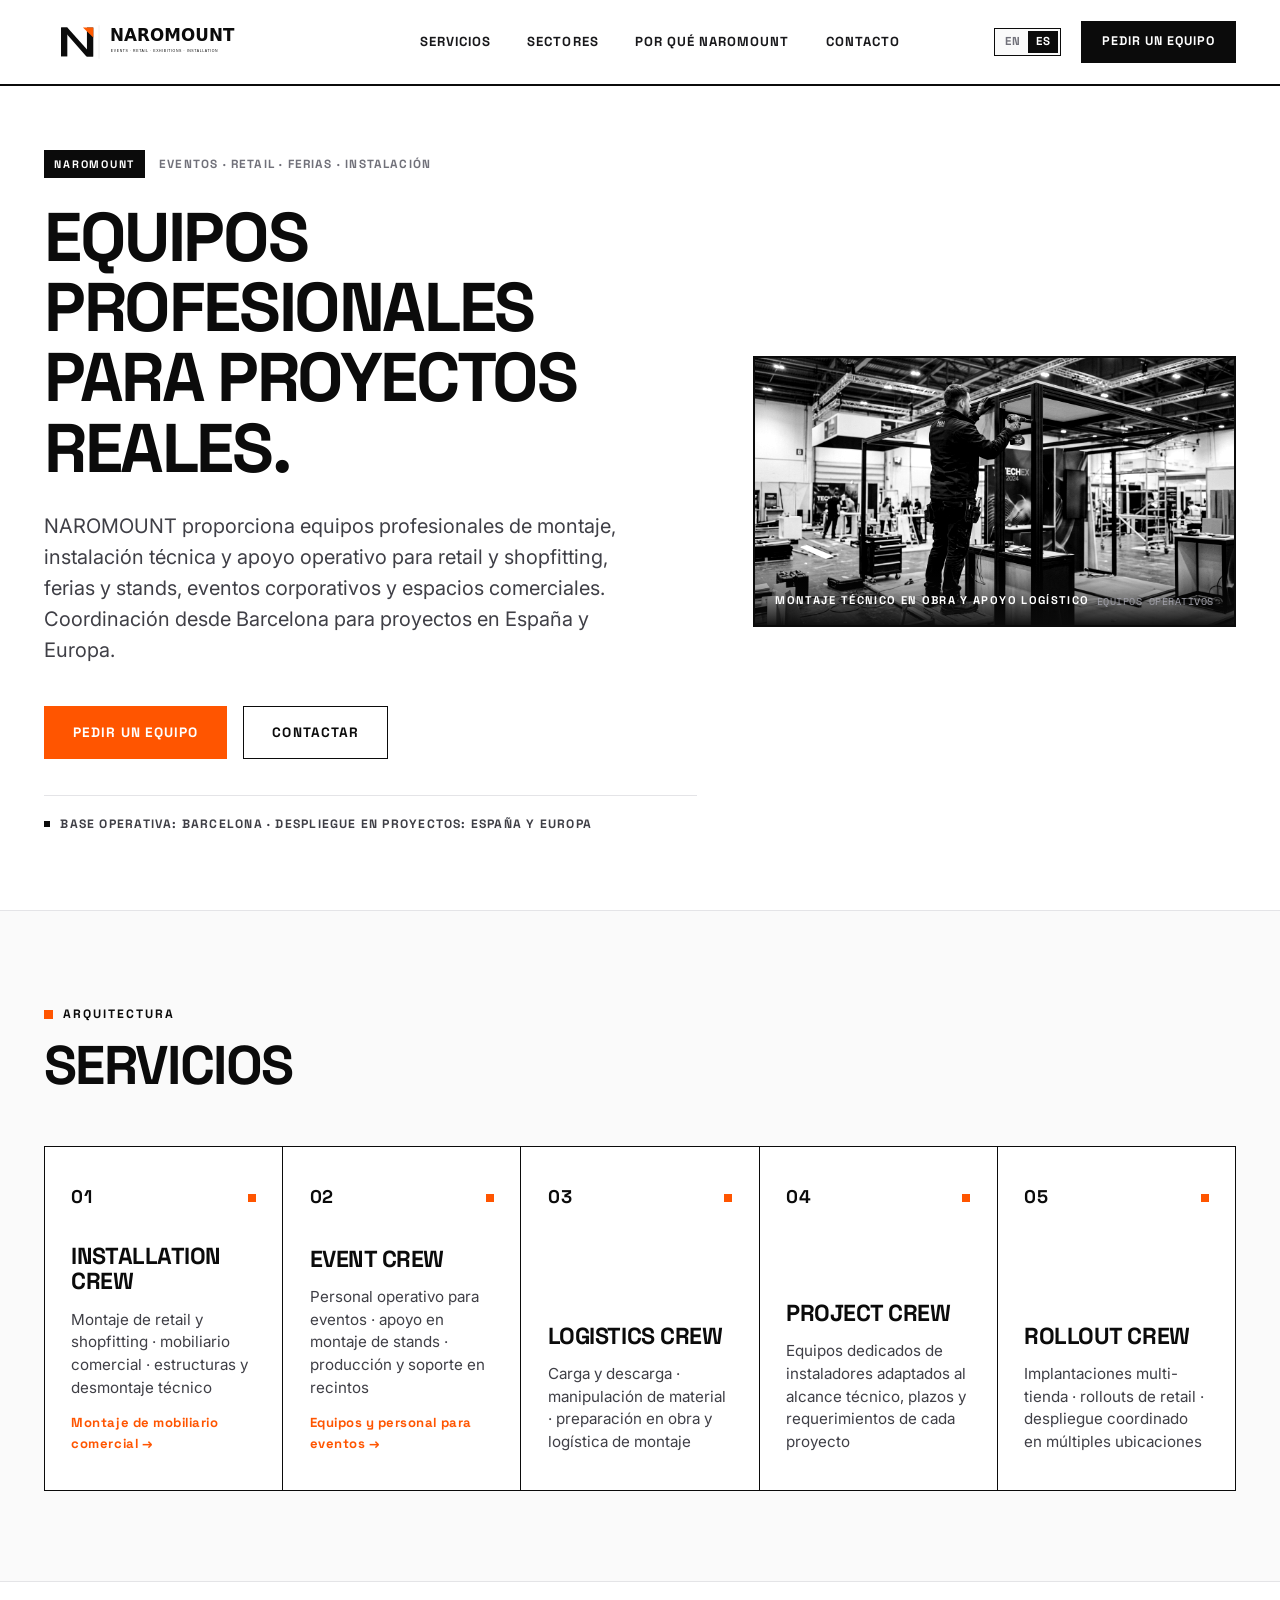
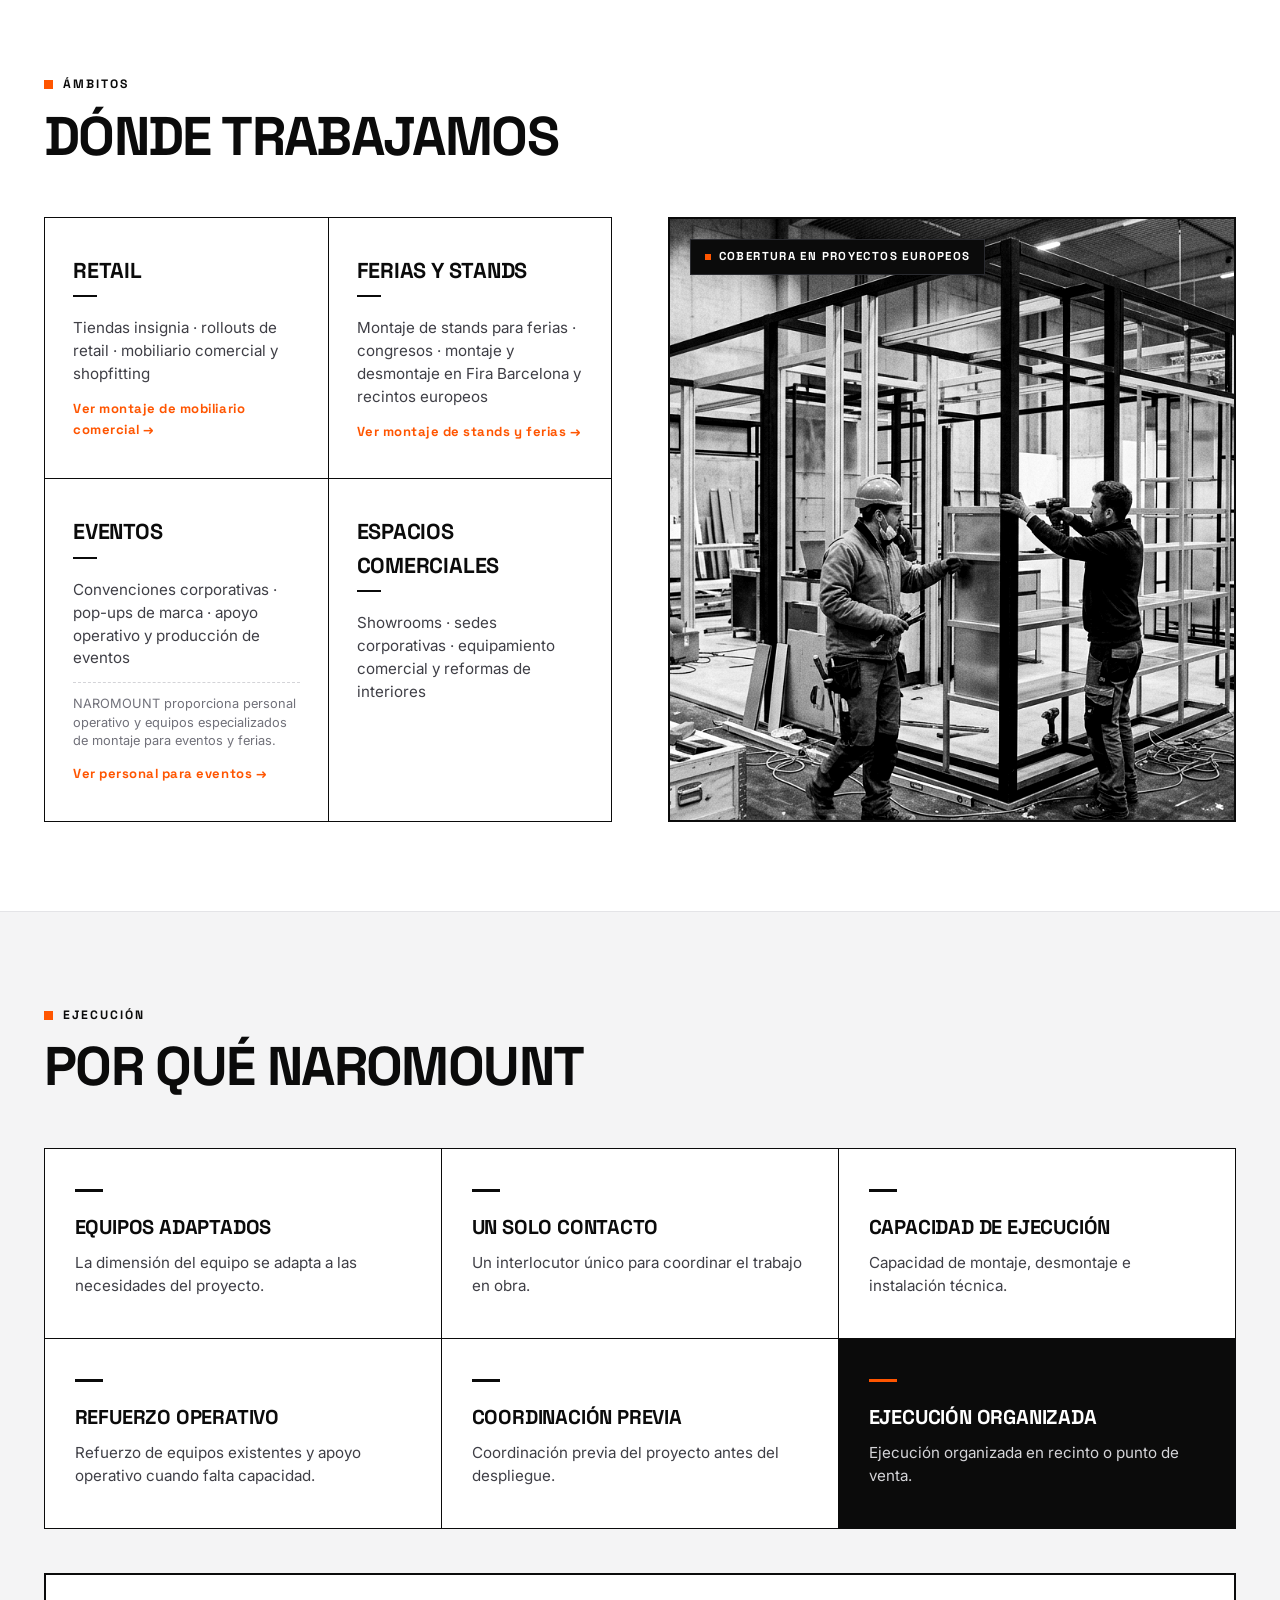
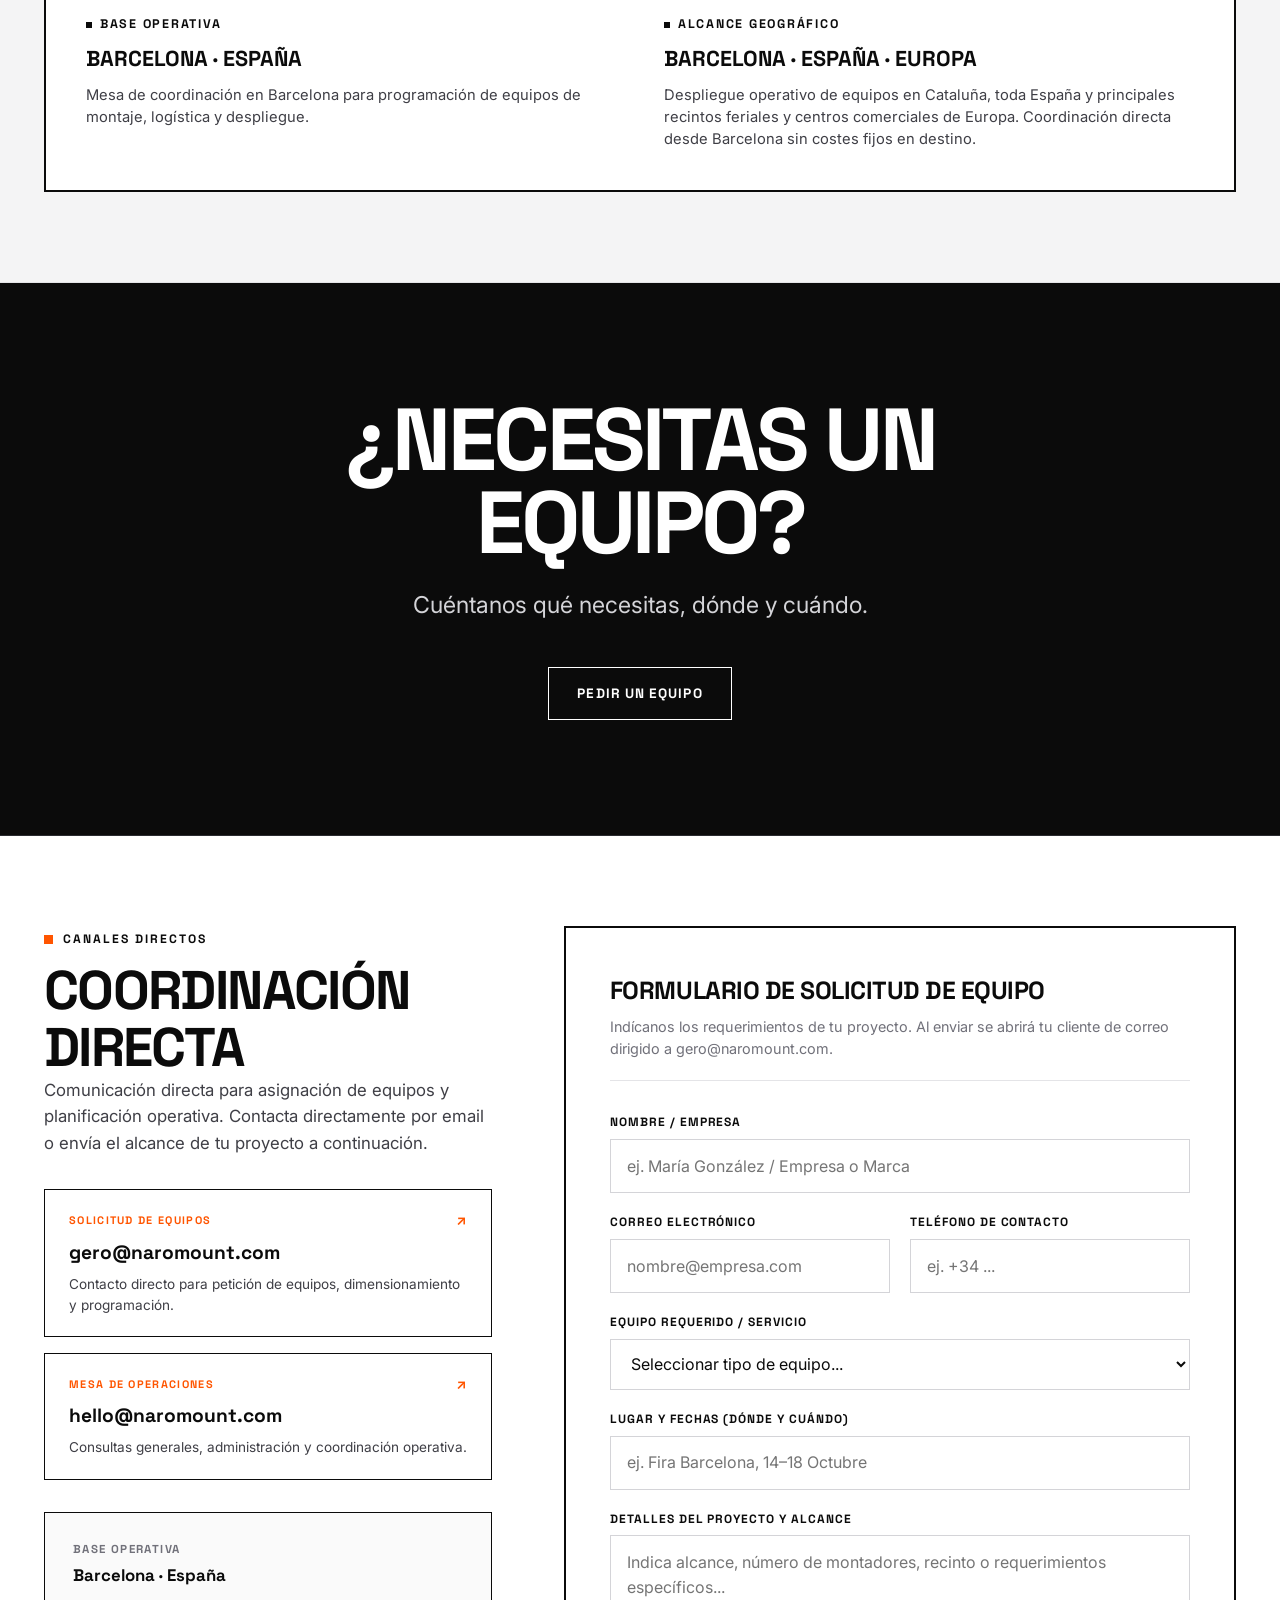
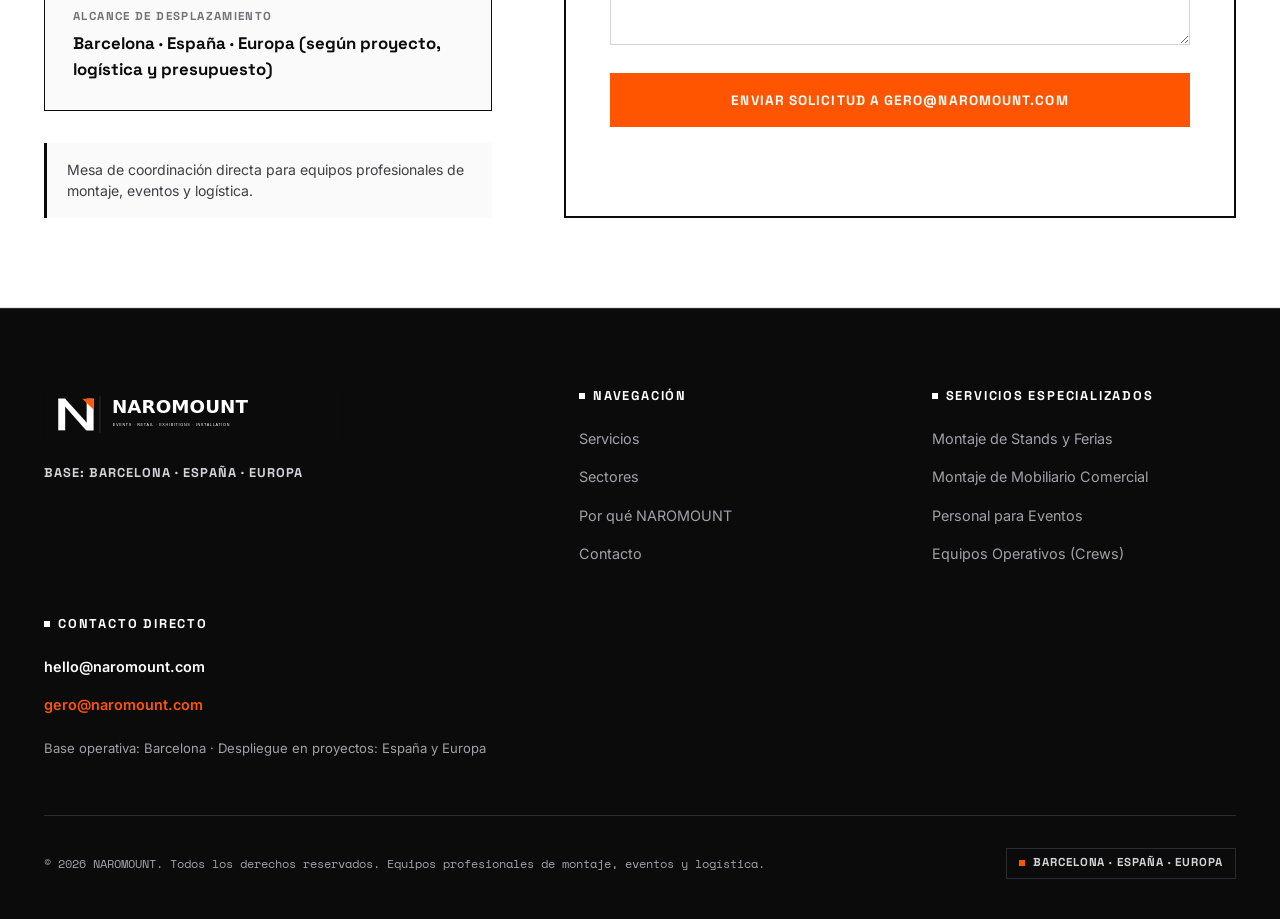
==== commit 8e322312: "feat(seo): implement 4 commercial service landing pages and bilingual interlinking" ====
--- a/es/index.html
+++ b/es/index.html
@@ -73,6 +73,7 @@
           "itemOffered": {
             "@type": "Service",
             "name": "Montaje de Retail y Shopfitting",
+            "url": "https://naromount.com/es/montaje-mobiliario-comercial/",
             "description": "Instalación de tiendas, montaje de mobiliario comercial y rollouts multi-tienda."
           }
         },
@@ -81,6 +82,7 @@
           "itemOffered": {
             "@type": "Service",
             "name": "Montaje y Desmontaje de Stands de Feria",
+            "url": "https://naromount.com/es/montaje-ferias-exposiciones/",
             "description": "Montaje técnico, carpintería, estructuras y desmontaje para ferias y congresos."
           }
         },
@@ -89,6 +91,7 @@
           "itemOffered": {
             "@type": "Service",
             "name": "Personal Operativo para Eventos",
+            "url": "https://naromount.com/es/eventos-personal-montaje/",
             "description": "Personal auxiliar y soporte técnico de montaje para eventos corporativos y ferias."
           }
         },
@@ -271,6 +274,7 @@
             <div class="service-card-content">
               <h3 class="service-title" data-i18n="services.s1.title">INSTALLATION CREW</h3>
               <p class="service-desc" data-i18n="services.s1.desc">Montaje de retail y shopfitting · mobiliario comercial · estructuras y desmontaje técnico</p>
+              <a href="/es/montaje-mobiliario-comercial/" class="service-card-link">Montaje de mobiliario comercial →</a>
             </div>
           </div>
 
@@ -283,6 +287,7 @@
             <div class="service-card-content">
               <h3 class="service-title" data-i18n="services.s2.title">EVENT CREW</h3>
               <p class="service-desc" data-i18n="services.s2.desc">Personal operativo para eventos · apoyo en montaje de stands · producción y soporte en recintos</p>
+              <a href="/es/eventos-personal-montaje/" class="service-card-link">Equipos y personal para eventos →</a>
             </div>
           </div>
 
@@ -344,17 +349,20 @@
             <div class="sector-block">
               <h3 class="sector-name" data-i18n="sectors.retail.title">Retail</h3>
               <p class="sector-detail" data-i18n="sectors.retail.desc">Tiendas insignia · rollouts de retail · mobiliario comercial y shopfitting</p>
+              <a href="/es/montaje-mobiliario-comercial/" class="service-card-link">Ver montaje de mobiliario comercial →</a>
             </div>
 
             <div class="sector-block">
               <h3 class="sector-name" data-i18n="sectors.exhibitions.title">Ferias y Stands</h3>
               <p class="sector-detail" data-i18n="sectors.exhibitions.desc">Montaje de stands para ferias · congresos · montaje y desmontaje en Fira Barcelona y recintos europeos</p>
+              <a href="/es/montaje-ferias-exposiciones/" class="service-card-link">Ver montaje de stands y ferias →</a>
             </div>
 
             <div class="sector-block">
               <h3 class="sector-name" data-i18n="sectors.events.title">Eventos</h3>
               <p class="sector-detail" data-i18n="sectors.events.desc">Convenciones corporativas · pop-ups de marca · apoyo operativo y producción de eventos</p>
               <p class="sector-clarification" data-i18n="sectors.events.note">NAROMOUNT proporciona personal operativo y equipos especializados de montaje para eventos y ferias.</p>
+              <a href="/es/eventos-personal-montaje/" class="service-card-link">Ver personal para eventos →</a>
             </div>
 
             <div class="sector-block">
@@ -622,15 +630,14 @@
           </ul>
         </div>
 
-        <!-- Architecture Links -->
+        <!-- Specialized Services Links -->
         <div>
-          <h4 class="footer-column-title" data-i18n="footer.colArch">Arquitectura</h4>
+          <h4 class="footer-column-title">Servicios Especializados</h4>
           <ul class="footer-links">
-            <li><a href="#services">INSTALLATION CREW</a></li>
-            <li><a href="#services">EVENT CREW</a></li>
-            <li><a href="#services">LOGISTICS CREW</a></li>
-            <li><a href="#services">PROJECT CREW</a></li>
-            <li><a href="#services">ROLLOUT CREW</a></li>
+            <li><a href="/es/montaje-ferias-exposiciones/">Montaje de Stands y Ferias</a></li>
+            <li><a href="/es/montaje-mobiliario-comercial/">Montaje de Mobiliario Comercial</a></li>
+            <li><a href="/es/eventos-personal-montaje/">Personal para Eventos</a></li>
+            <li><a href="#services">Equipos Operativos (Crews)</a></li>
           </ul>
         </div>
 
--- a/css/style.css
+++ b/css/style.css
@@ -1536,3 +1536,405 @@
   font-size: 0.85rem;
   color: var(--color-grey-700);
 }
+
+
+/* ==========================================================================
+   NAROMOUNT V2 — Service Landing Pages & Breadcrumbs Architecture
+   ========================================================================== */
+
+/* Breadcrumbs Component */
+.breadcrumbs {
+  padding: 1rem 0;
+  border-bottom: 1px solid var(--color-grey-200);
+  background-color: var(--color-grey-50);
+}
+
+.breadcrumb-list {
+  display: flex;
+  flex-wrap: wrap;
+  align-items: center;
+  gap: 0.5rem;
+  list-style: none;
+  font-family: var(--font-mono);
+  font-size: 0.8rem;
+  color: var(--color-grey-500);
+}
+
+.breadcrumb-item a {
+  color: var(--color-grey-700);
+  transition: color var(--transition-fast);
+}
+
+.breadcrumb-item a:hover {
+  color: var(--color-accent);
+}
+
+.breadcrumb-separator {
+  color: var(--color-accent);
+  user-select: none;
+}
+
+.breadcrumb-item.current {
+  color: var(--color-black);
+  font-weight: 700;
+}
+
+/* Service Detail Hero */
+.service-hero {
+  padding: 3.5rem 0 3rem;
+  background-color: var(--color-white);
+  border-bottom: 1px solid var(--color-grey-200);
+}
+
+.service-hero-grid {
+  display: grid;
+  grid-template-columns: 1fr;
+  gap: 2.5rem;
+  align-items: center;
+}
+
+@media (min-width: 992px) {
+  .service-hero-grid {
+    grid-template-columns: 1.15fr 0.85fr;
+    gap: 3.5rem;
+  }
+}
+
+.service-hero-content {
+  display: flex;
+  flex-direction: column;
+  gap: 1.25rem;
+}
+
+.service-hero-meta {
+  display: flex;
+  flex-wrap: wrap;
+  align-items: center;
+  gap: 0.75rem;
+  font-family: var(--font-mono);
+  font-size: 0.78rem;
+  text-transform: uppercase;
+  letter-spacing: 0.08em;
+  color: var(--color-grey-500);
+}
+
+.service-hero-badge {
+  background-color: var(--color-black);
+  color: var(--color-white);
+  padding: 0.25rem 0.6rem;
+  font-weight: 700;
+  font-size: 0.72rem;
+  letter-spacing: 0.1em;
+}
+
+.service-hero-title {
+  font-family: var(--font-display);
+  font-size: clamp(2rem, 4vw, 3.1rem);
+  font-weight: 800;
+  line-height: 1.12;
+  letter-spacing: -0.02em;
+  color: var(--color-black);
+}
+
+.service-hero-subtitle {
+  font-size: 1.125rem;
+  line-height: 1.6;
+  color: var(--color-grey-700);
+  max-width: 680px;
+}
+
+.service-hero-specs {
+  display: grid;
+  grid-template-columns: repeat(auto-fit, minmax(180px, 1fr));
+  gap: 1rem;
+  padding: 1.25rem;
+  background-color: var(--color-grey-100);
+  border-left: 3px solid var(--color-accent);
+  margin-top: 0.5rem;
+}
+
+.service-spec-item {
+  display: flex;
+  flex-direction: column;
+  gap: 0.25rem;
+}
+
+.service-spec-label {
+  font-family: var(--font-mono);
+  font-size: 0.7rem;
+  text-transform: uppercase;
+  letter-spacing: 0.08em;
+  color: var(--color-grey-500);
+}
+
+.service-spec-val {
+  font-family: var(--font-display);
+  font-size: 0.92rem;
+  font-weight: 700;
+  color: var(--color-black);
+}
+
+.service-hero-media {
+  position: relative;
+  border: 1px solid var(--color-black);
+  overflow: hidden;
+  background-color: var(--color-surface-dark);
+}
+
+.service-hero-img {
+  width: 100%;
+  height: 100%;
+  max-height: 440px;
+  object-fit: cover;
+  display: block;
+}
+
+.service-hero-caption {
+  position: absolute;
+  bottom: 0;
+  left: 0;
+  right: 0;
+  background: linear-gradient(180deg, transparent 0%, rgba(11, 11, 11, 0.92) 100%);
+  padding: 2rem 1.25rem 1rem;
+  color: var(--color-white);
+  font-family: var(--font-mono);
+  font-size: 0.75rem;
+  display: flex;
+  justify-content: space-between;
+  align-items: flex-end;
+}
+
+/* Service Detail Sections & Grids */
+.service-content-section {
+  padding: 4.5rem 0;
+  border-bottom: 1px solid var(--color-grey-200);
+}
+
+.service-content-section.bg-alt {
+  background-color: var(--color-grey-50);
+}
+
+.service-prose-lead {
+  font-size: 1.15rem;
+  line-height: 1.65;
+  color: var(--color-black);
+  margin-bottom: 2rem;
+  max-width: 820px;
+}
+
+.capability-grid {
+  display: grid;
+  grid-template-columns: 1fr;
+  gap: 1.5rem;
+  margin-top: 2rem;
+}
+
+@media (min-width: 768px) {
+  .capability-grid {
+    grid-template-columns: repeat(2, 1fr);
+  }
+}
+
+@media (min-width: 1100px) {
+  .capability-grid {
+    grid-template-columns: repeat(3, 1fr);
+  }
+}
+
+.capability-card {
+  border: 1px solid var(--color-black);
+  background-color: var(--color-white);
+  padding: 1.75rem 1.5rem;
+  display: flex;
+  flex-direction: column;
+  gap: 1rem;
+  transition: all var(--transition-fast);
+  position: relative;
+}
+
+.capability-card:hover {
+  border-color: var(--color-accent);
+  box-shadow: 0 8px 24px rgba(0, 0, 0, 0.06);
+}
+
+.capability-index {
+  font-family: var(--font-mono);
+  font-size: 0.8rem;
+  font-weight: 700;
+  color: var(--color-accent);
+}
+
+.capability-title {
+  font-family: var(--font-display);
+  font-size: 1.25rem;
+  font-weight: 700;
+  line-height: 1.25;
+  color: var(--color-black);
+}
+
+.capability-desc {
+  font-size: 0.92rem;
+  line-height: 1.55;
+  color: var(--color-grey-700);
+  flex-grow: 1;
+}
+
+.capability-list {
+  list-style: none;
+  display: flex;
+  flex-direction: column;
+  gap: 0.4rem;
+  padding-top: 0.75rem;
+  border-top: 1px solid var(--color-grey-200);
+  font-size: 0.85rem;
+  color: var(--color-grey-700);
+}
+
+.capability-list li {
+  display: flex;
+  align-items: baseline;
+  gap: 0.5rem;
+}
+
+.capability-list li::before {
+  content: "■";
+  color: var(--color-accent);
+  font-size: 0.6rem;
+}
+
+/* Process & Workflow Grid */
+.process-grid {
+  display: grid;
+  grid-template-columns: 1fr;
+  gap: 1.5rem;
+  margin-top: 2.5rem;
+}
+
+@media (min-width: 640px) {
+  .process-grid {
+    grid-template-columns: repeat(2, 1fr);
+  }
+}
+
+@media (min-width: 1024px) {
+  .process-grid {
+    grid-template-columns: repeat(4, 1fr);
+  }
+}
+
+.process-step {
+  border: 1px solid var(--color-grey-300);
+  background-color: var(--color-white);
+  padding: 1.5rem;
+  display: flex;
+  flex-direction: column;
+  gap: 0.75rem;
+  position: relative;
+}
+
+.process-step-num {
+  font-family: var(--font-mono);
+  font-size: 1.8rem;
+  font-weight: 800;
+  color: var(--color-accent);
+  line-height: 1;
+}
+
+.process-step-title {
+  font-family: var(--font-display);
+  font-size: 1.1rem;
+  font-weight: 700;
+  color: var(--color-black);
+}
+
+.process-step-desc {
+  font-size: 0.88rem;
+  line-height: 1.55;
+  color: var(--color-grey-700);
+}
+
+/* FAQ Accordion Component (Accessible native <details>) */
+.faq-section {
+  padding: 4.5rem 0;
+  background-color: var(--color-white);
+  border-bottom: 1px solid var(--color-grey-200);
+}
+
+.faq-list {
+  display: flex;
+  flex-direction: column;
+  gap: 1rem;
+  margin-top: 2rem;
+  max-width: 900px;
+}
+
+.faq-item {
+  border: 1px solid var(--color-grey-300);
+  background-color: var(--color-white);
+  transition: border-color var(--transition-fast);
+}
+
+.faq-item[open] {
+  border-color: var(--color-black);
+}
+
+.faq-question {
+  font-family: var(--font-display);
+  font-size: 1.05rem;
+  font-weight: 700;
+  padding: 1.25rem 1.5rem;
+  cursor: pointer;
+  display: flex;
+  align-items: center;
+  justify-content: space-between;
+  gap: 1rem;
+  list-style: none;
+  color: var(--color-black);
+}
+
+.faq-question::-webkit-details-marker {
+  display: none;
+}
+
+.faq-question::after {
+  content: "+";
+  font-family: var(--font-mono);
+  font-size: 1.35rem;
+  font-weight: 700;
+  color: var(--color-accent);
+  transition: transform var(--transition-fast);
+}
+
+.faq-item[open] .faq-question::after {
+  content: "−";
+  color: var(--color-black);
+}
+
+.faq-answer {
+  padding: 0 1.5rem 1.35rem;
+  font-size: 0.95rem;
+  line-height: 1.6;
+  color: var(--color-grey-700);
+  border-top: 1px solid var(--color-grey-100);
+  margin-top: 0.25rem;
+  padding-top: 1rem;
+}
+
+/* Inline Service Links in Cards & Footer */
+.service-card-link {
+  display: inline-flex;
+  align-items: center;
+  gap: 0.4rem;
+  margin-top: 0.85rem;
+  font-family: var(--font-display);
+  font-size: 0.82rem;
+  font-weight: 700;
+  letter-spacing: 0.04em;
+  color: var(--color-accent);
+  transition: all var(--transition-fast);
+}
+
+.service-card-link:hover {
+  color: var(--color-accent-hover);
+  transform: translateX(4px);
+}
